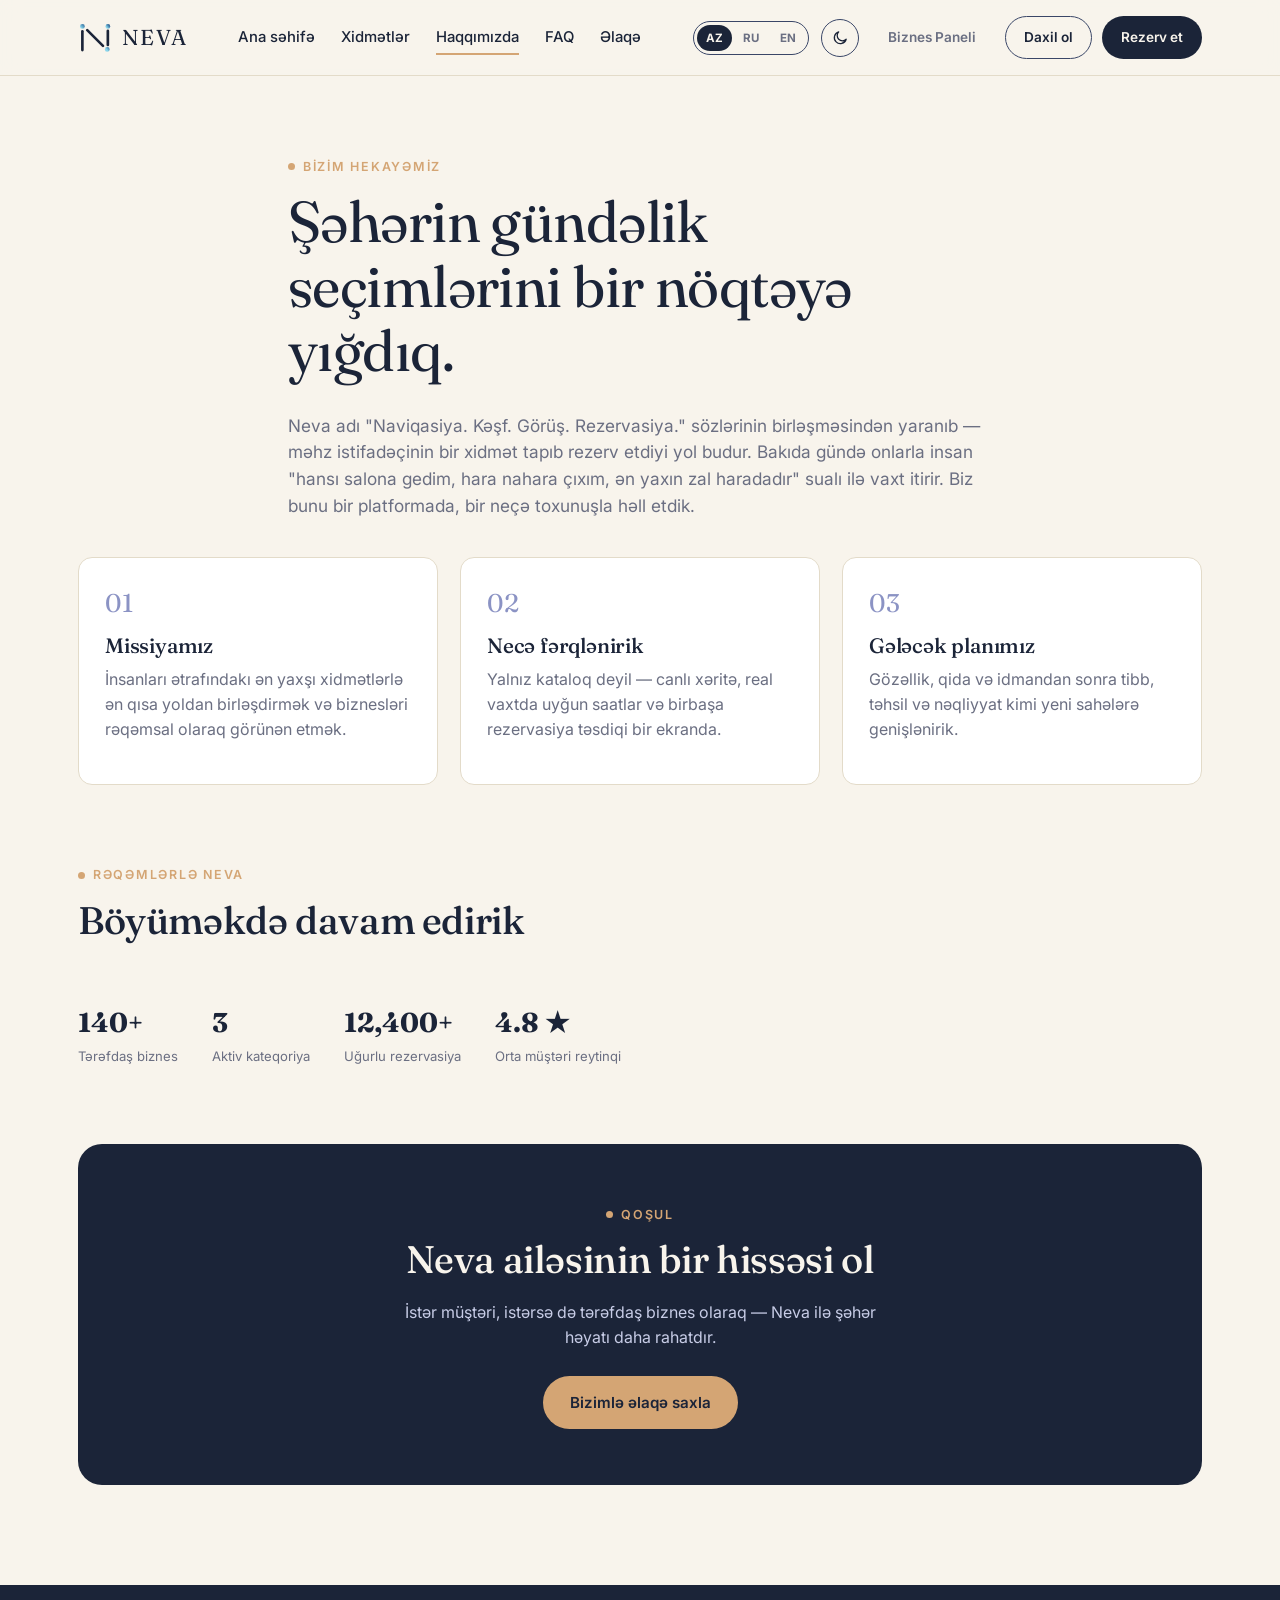
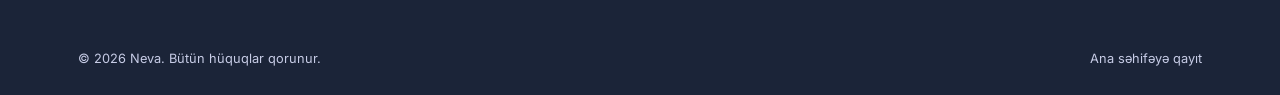
==== about.html @ 96205be0 "first commit" ====
<!DOCTYPE html>
<html lang="az">
<head>
<meta charset="UTF-8">
<meta name="viewport" content="width=device-width, initial-scale=1.0">
<title>Haqqımızda — Neva</title>
<link rel="icon" type="image/svg+xml" href="assets/favicon.svg">
<script>(function(){try{var t=localStorage.getItem('neva_theme');if(!t){t=window.matchMedia&&window.matchMedia('(prefers-color-scheme: dark)').matches?'dark':'light';}document.documentElement.setAttribute('data-theme',t);}catch(e){}})();</script>
<link rel="stylesheet" href="css/style.css">
</head>
<body>

<header class="site-header">
  <div class="nav">
    <a href="index.html" class="logo">
      <span class="logo-icon" data-neva-logo="34"></span>
      <span class="logo-word">NEVA</span>
    </a>
    <nav class="nav-links">
      <a href="index.html" data-i18n="nav.home">Ana səhifə</a>
      <a href="services.html" data-i18n="nav.services">Xidmətlər</a>
      <a href="about.html" data-i18n="nav.about">Haqqımızda</a>
      <a href="faq.html" data-i18n="nav.faq">FAQ</a>
      <a href="contact.html" data-i18n="nav.contact">Əlaqə</a>
      <div class="nav-extra">
        <a href="admin-login.html" data-i18n="nav.bizpanel">Biznes Paneli</a>
        <a href="customer-login.html" class="js-login-link" data-i18n="nav.login">Daxil ol</a>
        <div class="lang-switch lang-switch-mobile"></div>
      </div>
    </nav>
    <div class="nav-cta">
      <div class="lang-switch"></div>
      <button class="theme-toggle" type="button" aria-label="Tema deyisdir" title="Tema deyisdir"></button>
      <a href="admin-login.html" class="btn btn-ghost btn-sm" style="border-color:transparent;color:var(--ink-muted)" data-i18n="nav.bizpanel">Biznes Paneli</a>
      <a href="customer-login.html" id="nav-login-link" class="btn btn-ghost btn-sm" data-i18n="nav.login">Daxil ol</a>
      <a href="services.html" class="btn btn-primary btn-sm" data-i18n="nav.book">Rezerv et</a>
    </div>
    <button class="burger" aria-label="Menyu"><span></span><span></span><span></span></button>
  </div>
</header>

<section class="section" style="padding-bottom:20px">
  <div class="container" style="max-width:760px">
    <div class="eyebrow" data-i18n="about.eyebrow">Bizim hekayəmiz</div>
    <h1 data-i18n="about.title">Şəhərin gündəlik seçimlərini bir nöqtəyə yığdıq.</h1>
    <p style="font-size:1.08rem">Neva adı "Naviqasiya. Kəşf. Görüş. Rezervasiya." sözlərinin birləşməsindən yaranıb — məhz istifadəçinin bir xidmət tapıb rezerv etdiyi yol budur. Bakıda gündə onlarla insan "hansı salona gedim, hara nahara çıxım, ən yaxın zal haradadır" sualı ilə vaxt itirir. Biz bunu bir platformada, bir neçə toxunuşla həll etdik.</p>
  </div>
</section>

<section class="container">
  <div class="value-grid">
    <div class="value-card fade-up">
      <div class="num">01</div>
      <h3>Missiyamız</h3>
      <p>İnsanları ətrafındakı ən yaxşı xidmətlərlə ən qısa yoldan birləşdirmək və biznesləri rəqəmsal olaraq görünən etmək.</p>
    </div>
    <div class="value-card fade-up">
      <div class="num">02</div>
      <h3>Necə fərqlənirik</h3>
      <p>Yalnız kataloq deyil — canlı xəritə, real vaxtda uyğun saatlar və birbaşa rezervasiya təsdiqi bir ekranda.</p>
    </div>
    <div class="value-card fade-up">
      <div class="num">03</div>
      <h3>Gələcək planımız</h3>
      <p>Gözəllik, qida və idmandan sonra tibb, təhsil və nəqliyyat kimi yeni sahələrə genişlənirik.</p>
    </div>
  </div>
</section>

<section class="section">
  <div class="container">
    <div class="section-head">
      <div>
        <div class="eyebrow" data-i18n="about.statsEyebrow">Rəqəmlərlə Neva</div>
        <h2 class="mt-0" data-i18n="about.statsTitle">Böyüməkdə davam edirik</h2>
      </div>
    </div>
    <div class="trust-row" style="margin-top:0">
      <div class="stat"><b>140+</b><span data-i18n="about.stat1">Tərəfdaş biznes</span></div>
      <div class="stat"><b>3</b><span data-i18n="about.stat2">Aktiv kateqoriya</span></div>
      <div class="stat"><b>12,400+</b><span data-i18n="about.stat3">Uğurlu rezervasiya</span></div>
      <div class="stat"><b>4.8 ★</b><span data-i18n="about.stat4">Orta müştəri reytinqi</span></div>
    </div>
  </div>
</section>

<!-- <section class="section" style="padding-top:0">
  <div class="container">
    <div class="section-head">
      <div>
        <div class="eyebrow" data-i18n="about.teamEyebrow">Komanda</div>
        <h2 class="mt-0" data-i18n="about.teamTitle">Neva-nı quranlar</h2>
      </div>
    </div>
    <div class="team-grid">
      <div class="team-card fade-up">
        <img src="https://images.unsplash.com/photo-1580489944761-15a19d654956?q=80&w=400" alt="Həmkarlarımız">
        <h4>Elvin Quliyev</h4>
        <span>Həmtəsisçi & CEO</span>
      </div>
      <div class="team-card fade-up">
        <img src="https://images.unsplash.com/photo-1580489944761-15a19d654956?q=80&w=401" alt="Həmkarlarımız">
        <h4>Nigar Əliyeva</h4>
        <span>Məhsul rəhbəri</span>
      </div>
      <div class="team-card fade-up">
        <img src="https://images.unsplash.com/photo-1607746882042-944635dfe10e?q=80&w=400" alt="Həmkarlarımız">
        <h4>Tural Məmmədov</h4>
        <span>Tərəfdaşlıqlar</span>
      </div>
      <div class="team-card fade-up">
        <img src="https://images.unsplash.com/photo-1573497019940-1c28c88b4f3e?q=80&w=400" alt="Həmkarlarımız">
        <h4>Səbinə Hüseynova</h4>
        <span>Müştəri təcrübəsi</span>
      </div>
    </div>
  </div>
</section> -->

<section class="container">
  <div class="cta-band fade-up">
    <div class="eyebrow" style="justify-content:center" data-i18n="about.joinEyebrow">Qoşul</div>
    <h2 data-i18n="about.joinTitle">Neva ailəsinin bir hissəsi ol</h2>
    <p>İstər müştəri, istərsə də tərəfdaş biznes olaraq — Neva ilə şəhər həyatı daha rahatdır.</p>
    <a href="contact.html" class="btn btn-gold" data-i18n="about.joinButton">Bizimlə əlaqə saxla</a>
  </div>
</section>

<footer class="site-footer">
  <div class="container">
    <div class="footer-bottom" style="border-top:none;padding-top:0">
      <span data-i18n="footer.rights">© 2026 Neva.</span>
      <span><a href="index.html" data-i18n="detail.backhome">Ana səhifəyə qayıt</a></span>
    </div>
  </div>
</footer>

<script src="js/data.js"></script>
<script src="js/store.js"></script>
<script src="js/i18n.js"></script>
<script src="js/logo.js"></script>
<script src="js/main.js"></script>
</body>
</html>
---- css/style.css ----
/* ============================================================
   NEVA — design tokens
   Navy #1B2438 / Navy-light #26314B / Lavender #8B93C4
   Gold #D4A574 / Cream #F8F4EC / Cream-dark #EFE7D8
   Display: Fraunces  ·  Body/UI: Inter
   Signature: the "constellation" dot-and-line motif from the
   logo — reused as dividers, list markers and map pins.
   ============================================================ */

@import url('https://fonts.googleapis.com/css2?family=Fraunces:ital,opsz,wght@0,9..144,300;0,9..144,400;0,9..144,500;0,9..144,600;1,9..144,400&family=Inter:wght@400;500;600;700&display=swap');

:root{
  --navy:#1B2438;
  --navy-light:#26314B;
  --navy-soft:#3A4667;
  --lavender:#8B93C4;
  --lavender-soft:#C7CCE6;
  --gold:#D4A574;
  --gold-soft:#E9CFA9;
  --cream:#F8F4EC;
  --cream-dark:#EFE6D5;
  --ink:#1B2438;
  --ink-muted:#6B6F82;
  --line:#E3DBC9;
  --radius:14px;
  --shadow:0 12px 32px -12px rgba(27,36,56,.18);
  --maxw:1180px;
  --card-bg:#fff;
  --header-bg:rgba(248,244,236,.88);
}

/* ============================================================
   DARK MODE — reuses the exact same brand palette above, just
   remapped: the page surfaces darken (cream → deep navy tones)
   while text lightens (ink → the same cream). Accent colors
   (navy bands, gold, lavender) are untouched on purpose so the
   brand reads identically in both modes.
   ============================================================ */
[data-theme="dark"]{
  --cream:#212B45;
  --cream-dark:#2B3654;
  --card-bg:#26314B;
  --ink:#F3F1E9;
  --ink-muted:#C7CCE6;
  --line:#3A4667;
  --header-bg:rgba(27,36,56,.86);
  --shadow:0 12px 32px -12px rgba(0,0,0,.45);
}

*{box-sizing:border-box;}
html{scroll-behavior:smooth;}
body{
  margin:0;
  background:var(--cream);
  color:var(--ink);
  font-family:'Inter',sans-serif;
  line-height:1.55;
  -webkit-font-smoothing:antialiased;
  transition:background-color .25s ease,color .25s ease;
}
img{max-width:100%;display:block;}
a{color:inherit;text-decoration:none;}
ul{list-style:none;margin:0;padding:0;}
h1,h2,h3,h4{
  font-family:'Fraunces',serif;
  font-weight:500;
  line-height:1.12;
  margin:0 0 .5em;
  letter-spacing:-.01em;
  color:var(--ink);
}
h1{font-size:clamp(2.2rem,4.5vw,3.6rem);font-weight:400;}
h2{font-size:clamp(1.7rem,3vw,2.5rem);}
h3{font-size:1.3rem;}
p{margin:0 0 1em;color:var(--ink-muted);}
.container{max-width:var(--maxw);margin:0 auto;padding:0 28px;}
.eyebrow{
  display:inline-flex;align-items:center;gap:8px;
  font-size:.78rem;letter-spacing:.14em;text-transform:uppercase;
  color:var(--gold);font-weight:600;margin-bottom:14px;
}
.eyebrow::before{content:"";width:7px;height:7px;border-radius:50%;background:var(--gold);}

/* ---------- buttons ---------- */
.btn{
  display:inline-flex;align-items:center;justify-content:center;gap:8px;
  padding:14px 26px;border-radius:999px;font-weight:600;font-size:.95rem;
  border:1px solid transparent;cursor:pointer;transition:.25s ease;white-space:nowrap;
}
.btn-primary{background:var(--navy);color:var(--cream);}
.btn-primary:hover{background:var(--navy-light);transform:translateY(-2px);}
.btn-gold{background:var(--gold);color:var(--navy);}
.btn-gold:hover{background:var(--gold-soft);transform:translateY(-2px);}
.btn-ghost{background:transparent;border-color:var(--navy-soft);color:var(--ink);}
.btn-ghost:hover{background:var(--navy);color:var(--cream);}
.btn-sm{padding:10px 18px;font-size:.85rem;}
.btn-block{width:100%;}
.btn:disabled{opacity:.5;cursor:not-allowed;transform:none;}

/* ---------- header ---------- */
.site-header{
  position:sticky;top:0;z-index:100;
  background:var(--header-bg);backdrop-filter:blur(10px);
  border-bottom:1px solid var(--line);
  transition:background-color .25s ease,border-color .25s ease;
}
.nav{display:flex;align-items:center;justify-content:space-between;padding:16px 28px;max-width:var(--maxw);margin:0 auto;}
.logo{display:flex;align-items:center;gap:10px;color:var(--ink);}
.logo-icon{display:flex;color:var(--ink);}
.logo svg{width:34px;height:34px;}
.logo-word{font-family:'Fraunces',serif;font-size:1.35rem;letter-spacing:.06em;color:var(--ink);}
.nav-links{display:flex;gap:26px;align-items:center;}
.nav-links a{
  font-size:.93rem;font-weight:500;color:var(--ink);position:relative;padding:4px 0;
}
.nav-links a::after{
  content:"";position:absolute;left:0;bottom:-2px;width:0;height:2px;background:var(--gold);
  transition:width .25s ease;
}
.nav-links a:hover::after,.nav-links a.active::after{width:100%;}
.nav-cta{display:flex;gap:10px;align-items:center;}
.theme-toggle{
  display:flex;align-items:center;justify-content:center;width:38px;height:38px;flex:0 0 auto;
  border-radius:50%;border:1px solid var(--navy-soft);background:transparent;color:var(--ink);
  cursor:pointer;transition:.2s ease;
}
.theme-toggle:hover{background:var(--navy);color:var(--cream);border-color:var(--navy);}
.burger{display:none;background:none;border:none;cursor:pointer;flex:0 0 auto;}
.burger span{display:block;width:24px;height:2px;background:var(--ink);margin:5px 0;}
.nav-extra{display:none;}

/* ---------- language switcher (AZ / RU / EN) ---------- */
.lang-switch{
  display:flex;align-items:center;gap:2px;border:1px solid var(--navy-soft);border-radius:999px;
  padding:3px;flex:0 0 auto;
}
.lang-switch button{
  border:none;background:none;cursor:pointer;color:var(--ink-muted);font-family:'Inter',sans-serif;
  font-size:.72rem;font-weight:700;letter-spacing:.02em;padding:6px 9px;border-radius:999px;transition:.2s ease;
}
.lang-switch button:hover{color:var(--ink);}
.lang-switch button.active{background:var(--navy);color:var(--cream);}
.lang-switch.lang-switch-mobile{display:flex;gap:8px;margin-top:6px;border:none;padding:0;}
.lang-switch-mobile button{
  border:1px solid var(--navy-soft);background:none;cursor:pointer;color:var(--ink-muted);
  font-family:'Inter',sans-serif;font-size:.78rem;font-weight:700;padding:8px 14px;border-radius:999px;
}
.lang-switch-mobile button.active{background:var(--navy);color:var(--cream);border-color:var(--navy);}

/* nav collapses to the burger menu earlier than the old 880px cut-off —
   at typical tablet / small-laptop widths (900–1180px) the full nav
   (5 links + business panel + login + book + theme + language) was
   tight enough to wrap awkwardly; 1060px gives it room to breathe. */
@media(max-width:1060px){
  .nav-links{
    position:fixed;inset:72px 0 0 0;background:var(--cream);flex-direction:column;
    align-items:flex-start;padding:32px;gap:22px;transform:translateY(-110%);transition:transform .3s ease;
    z-index:90;overflow-y:auto;
  }
  .nav-links.open{transform:translateY(0);}
  .burger{display:block;}
  .nav-cta .btn-ghost{display:none;}
  .nav-cta .lang-switch{display:none;}
  .nav-extra{
    display:flex;flex-direction:column;gap:16px;margin-top:8px;padding-top:22px;
    border-top:1px solid var(--line);width:100%;
  }
  .nav-extra a,.nav-extra .nav-extra-btn{font-size:.93rem;font-weight:600;color:var(--gold);}
}
@media(min-width:1061px){
  .nav-cta .lang-switch{margin-right:2px;}
}

/* ---------- constellation divider (signature element) ---------- */
.constellation{display:flex;align-items:center;gap:10px;margin:0 0 20px;}
.constellation .dot{width:8px;height:8px;border-radius:50%;background:var(--lavender);}
.constellation .dot.gold{background:var(--gold);}
.constellation .stroke{flex:0 0 46px;height:1px;background:linear-gradient(90deg,var(--lavender),var(--gold));}

/* ---------- hero ---------- */
.hero{position:relative;padding:88px 0 60px;overflow:hidden;}
.hero-grid{display:grid;grid-template-columns:1.05fr .95fr;gap:56px;align-items:center;}
.hero h1{margin-bottom:22px;}
.hero h1 em{font-style:italic;color:var(--lavender);}
.hero p.lead{font-size:1.12rem;max-width:480px;}
.hero-actions{display:flex;gap:14px;margin-top:30px;flex-wrap:wrap;}
.hero-art{position:relative;aspect-ratio:1/1;max-width:480px;justify-self:end;}
.trust-row{display:flex;gap:34px;margin-top:46px;flex-wrap:wrap;}
.trust-row .stat b{display:block;font-family:'Fraunces',serif;font-size:1.7rem;color:var(--ink);}
.trust-row .stat span{font-size:.82rem;color:var(--ink-muted);}

@media(max-width:900px){
  .hero-grid{grid-template-columns:1fr;}
  .hero-art{justify-self:center;order:-1;max-width:320px;}
}

/* ---------- search bar (home + services) ---------- */
.search-panel{
  background:var(--navy);border-radius:20px;padding:26px;display:grid;
  grid-template-columns:1.4fr 1fr 1fr auto;gap:14px;box-shadow:var(--shadow);
  margin-top:34px;position:relative;z-index:5;
}
.search-field{display:flex;flex-direction:column;gap:6px;}
.search-field label{font-size:.72rem;letter-spacing:.08em;text-transform:uppercase;color:var(--lavender-soft);}
.search-field select,.search-field input{
  background:var(--navy-light);border:1px solid var(--navy-soft);border-radius:10px;
  color:var(--cream);padding:11px 12px;font-family:'Inter',sans-serif;font-size:.92rem;
}
.search-field select:focus,.search-field input:focus{outline:2px solid var(--gold);}
.search-panel .btn{align-self:end;}
@media(max-width:820px){.search-panel{grid-template-columns:1fr 1fr;margin-top:26px;} .search-panel .btn{grid-column:1/-1;}}
@media(max-width:480px){.search-panel{grid-template-columns:1fr;}}

/* ---------- category cards ---------- */
.section{padding:76px 0;}
.section-head{display:flex;justify-content:space-between;align-items:flex-end;gap:20px;margin-bottom:40px;flex-wrap:wrap;}
.section-head p{max-width:460px;margin:0;}
.cat-grid{display:grid;grid-template-columns:repeat(3,1fr);gap:20px;}
.cat-card{
  background:var(--card-bg);border:1px solid var(--line);border-radius:var(--radius);padding:26px 22px;
  transition:.25s ease,background-color .25s ease;position:relative;overflow:hidden;
}
.cat-card:hover{transform:translateY(-6px);box-shadow:var(--shadow);border-color:transparent;}
.cat-card .icon{
  width:48px;height:48px;border-radius:12px;background:var(--cream-dark);
  display:flex;align-items:center;justify-content:center;margin-bottom:18px;color:var(--ink);
}
.cat-card h3{margin-bottom:6px;font-size:1.12rem;}
.cat-card .count{font-size:.82rem;color:var(--gold);font-weight:600;}
@media(max-width:900px){.cat-grid{grid-template-columns:repeat(2,1fr);}}
@media(max-width:520px){.cat-grid{grid-template-columns:1fr;}}

/* ---------- steps (Navigate / Explore / Vision / Appointment) ---------- */
.steps{display:flex;justify-content:space-between;position:relative;gap:16px;}
.steps::before{
  content:"";position:absolute;top:22px;left:5%;right:5%;height:1px;
  background:repeating-linear-gradient(90deg,var(--lavender) 0 6px,transparent 6px 12px);
}
.step{flex:1;text-align:center;position:relative;z-index:1;}
.step .node{
  width:44px;height:44px;border-radius:50%;background:var(--card-bg);border:2px solid var(--lavender);
  display:flex;align-items:center;justify-content:center;margin:0 auto 16px;color:var(--ink);
  font-family:'Fraunces',serif;font-size:1.05rem;
}
.step:nth-child(2) .node,.step:nth-child(4) .node{border-color:var(--gold);}
.step h4{font-family:'Fraunces',serif;font-size:1.05rem;margin-bottom:6px;color:var(--ink);}
.step p{font-size:.88rem;max-width:190px;margin:0 auto;}
@media(max-width:800px){.steps{flex-direction:column;} .steps::before{display:none;}}

/* ---------- business card / list ---------- */
.biz-card{
  display:grid;grid-template-columns:170px 1fr auto;gap:20px;background:var(--card-bg);
  border:1px solid var(--line);border-radius:var(--radius);padding:16px;align-items:center;
  transition:.2s ease;cursor:pointer;
}
.biz-card:hover{box-shadow:var(--shadow);border-color:transparent;}
.biz-card .thumb{width:100%;height:120px;border-radius:10px;object-fit:cover;background:var(--cream-dark);}
.biz-card h3{font-size:1.08rem;margin-bottom:4px;}
.biz-meta{display:flex;gap:14px;flex-wrap:wrap;font-size:.82rem;color:var(--ink-muted);margin-bottom:8px;}
.biz-meta span{display:flex;align-items:center;gap:5px;}
.tag-row{display:flex;gap:8px;flex-wrap:wrap;}
.tag{background:var(--cream-dark);color:var(--ink);font-size:.74rem;padding:4px 10px;border-radius:999px;font-weight:500;}
.rating{color:var(--gold);font-weight:700;}
@media(max-width:700px){.biz-card{grid-template-columns:1fr;} .biz-card .thumb{height:150px;}}

/* ---------- services layout with map ---------- */
.services-layout{display:grid;grid-template-columns:1fr 420px;gap:26px;align-items:start;}
.filters-bar{display:flex;gap:10px;flex-wrap:wrap;margin-bottom:22px;}
.filter-chip{
  padding:9px 16px;border-radius:999px;border:1px solid var(--line);background:var(--card-bg);
  font-size:.85rem;font-weight:500;cursor:pointer;transition:.2s;
}
.filter-chip.active,.filter-chip:hover{background:var(--navy);color:var(--cream);border-color:var(--navy);}
#map{height:640px;border-radius:var(--radius);border:1px solid var(--line);position:sticky;top:96px;overflow:hidden;box-shadow:var(--shadow);}
.biz-list{display:flex;flex-direction:column;gap:14px;}
@media(max-width:980px){
  .services-layout{grid-template-columns:1fr;}
  #map{height:340px;position:relative;top:0;order:-1;}
}

/* ---------- business detail ---------- */
.detail-hero{display:grid;grid-template-columns:1.5fr 1fr;gap:0;border-radius:20px;overflow:hidden;box-shadow:var(--shadow);}
.detail-hero img{height:100%;object-fit:cover;min-height:280px;}
.detail-hero .info{background:var(--navy);color:var(--cream);padding:34px;display:flex;flex-direction:column;justify-content:center;}
.detail-hero .info p{color:var(--lavender-soft);}
.detail-body{display:grid;grid-template-columns:1fr 340px;gap:40px;margin-top:48px;align-items:start;}
.svc-list-item{
  display:flex;justify-content:space-between;align-items:center;padding:18px 0;
  border-bottom:1px solid var(--line);gap:14px;
}
.svc-list-item:last-child{border-bottom:none;}
.svc-list-item .name{font-weight:600;color:var(--ink);}
.svc-list-item .dur{font-size:.82rem;color:var(--ink-muted);}
.svc-list-item .price{font-family:'Fraunces',serif;font-size:1.15rem;color:var(--ink);white-space:nowrap;}

.book-card{
  background:var(--card-bg);border:1px solid var(--line);border-radius:var(--radius);padding:24px;
  position:sticky;top:96px;box-shadow:var(--shadow);
}
.book-card h4{margin-bottom:16px;}
.book-card .field{margin-bottom:14px;}
.book-card label{display:block;font-size:.8rem;font-weight:600;color:var(--ink);margin-bottom:6px;}
.book-card select,.book-card input{
  width:100%;padding:11px 12px;border:1px solid var(--line);border-radius:10px;font-family:'Inter';font-size:.92rem;background:var(--cream);
}
.slots{display:grid;grid-template-columns:repeat(3,1fr);gap:8px;margin-top:6px;}
.slot{padding:9px 0;text-align:center;border:1px solid var(--line);border-radius:8px;font-size:.85rem;cursor:pointer;background:var(--card-bg);}
.slot.active{background:var(--navy);color:var(--cream);border-color:var(--navy);}
.slot.taken{opacity:.35;text-decoration:line-through;cursor:not-allowed;}
.book-summary{margin-top:16px;padding-top:16px;border-top:1px dashed var(--line);font-size:.9rem;}
.book-summary div{display:flex;justify-content:space-between;margin-bottom:6px;color:var(--ink-muted);}
.book-summary .total{color:var(--ink);font-weight:700;font-size:1.05rem;}

/* ---------- reviews ---------- */
.review{padding:18px 0;border-bottom:1px solid var(--line);}
.review-head{display:flex;justify-content:space-between;font-size:.85rem;color:var(--ink-muted);margin-bottom:6px;}
.review-head b{color:var(--ink);}

/* ---------- FAQ accordion ---------- */
.faq-item{border-bottom:1px solid var(--line);}
.faq-q{
  display:flex;justify-content:space-between;align-items:center;padding:22px 0;cursor:pointer;
  font-family:'Fraunces',serif;font-size:1.08rem;color:var(--ink);
}
.faq-q .plus{width:22px;height:22px;flex:0 0 auto;position:relative;}
.faq-q .plus::before,.faq-q .plus::after{content:"";position:absolute;background:var(--ink);}
.faq-q .plus::before{width:14px;height:2px;top:10px;left:4px;}
.faq-q .plus::after{width:2px;height:14px;top:4px;left:10px;transition:.25s;}
.faq-item.open .plus::after{transform:rotate(90deg);opacity:0;}
.faq-a{max-height:0;overflow:hidden;transition:max-height .3s ease;}
.faq-a p{padding-bottom:20px;margin:0;max-width:640px;}
.faq-cats{display:flex;gap:10px;flex-wrap:wrap;margin-bottom:30px;}

/* ---------- about ---------- */
.value-grid{display:grid;grid-template-columns:repeat(3,1fr);gap:22px;}
.value-card{background:var(--card-bg);border:1px solid var(--line);border-radius:var(--radius);padding:26px;}
.value-card .num{font-family:'Fraunces',serif;color:var(--lavender);font-size:1.6rem;margin-bottom:10px;}
.team-grid{display:grid;grid-template-columns:repeat(4,1fr);gap:20px;}
.team-card img{border-radius:var(--radius);aspect-ratio:1/1.05;object-fit:cover;margin-bottom:12px;}
.team-card h4{margin-bottom:2px;font-size:1rem;}
.team-card span{font-size:.82rem;color:var(--gold);font-weight:600;}
@media(max-width:900px){.value-grid{grid-template-columns:1fr;}.team-grid{grid-template-columns:repeat(2,1fr);}}

/* ---------- contact ---------- */
.contact-grid{display:grid;grid-template-columns:1fr 1fr;gap:50px;}
.contact-form .field{margin-bottom:18px;}
.contact-form label{display:block;font-size:.85rem;font-weight:600;margin-bottom:6px;color:var(--ink);}
.contact-form input,.contact-form textarea,.contact-form select{
  width:100%;padding:13px 14px;border:1px solid var(--line);border-radius:10px;font-family:'Inter';background:var(--card-bg);
}
.contact-info-card{background:var(--navy);color:var(--cream);border-radius:20px;padding:34px;}
.contact-info-card .row{display:flex;gap:14px;margin-bottom:22px;align-items:flex-start;}
.contact-info-card .row .ic{width:38px;height:38px;border-radius:10px;background:var(--navy-light);display:flex;align-items:center;justify-content:center;flex:0 0 auto;}
.contact-info-card h4{color:var(--cream);margin-bottom:2px;}
.contact-info-card p{color:var(--lavender-soft);margin:0;}
@media(max-width:880px){.contact-grid{grid-template-columns:1fr;}}

/* ---------- CTA band ---------- */
.cta-band{background:var(--navy);border-radius:24px;padding:56px;text-align:center;position:relative;overflow:hidden;}
.cta-band h2{color:var(--cream);}
.cta-band p{color:var(--lavender-soft);max-width:480px;margin:0 auto 26px;}

/* ---------- footer ---------- */
.site-footer{background:var(--navy);color:var(--lavender-soft);margin-top:100px;padding:64px 0 26px;}
.footer-grid{display:grid;grid-template-columns:1.4fr 1fr 1fr 1fr;gap:36px;margin-bottom:46px;}
.footer-grid h5{color:var(--cream);font-size:.85rem;letter-spacing:.08em;text-transform:uppercase;margin-bottom:16px;}
.footer-grid ul li{margin-bottom:10px;}
.footer-grid ul a:hover{color:var(--gold);}
.footer-logo{display:flex;gap:10px;align-items:center;margin-bottom:14px;color:var(--cream);}
.footer-logo .logo-word{color:var(--cream);}
.footer-bottom{border-top:1px solid var(--navy-soft);padding-top:22px;display:flex;justify-content:space-between;font-size:.8rem;flex-wrap:wrap;gap:10px;}
@media(max-width:800px){.footer-grid{grid-template-columns:1fr 1fr;}}

/* ---------- toast / modal ---------- */
.toast{
  position:fixed;bottom:26px;left:50%;transform:translateX(-50%) translateY(140%);
  background:var(--navy);color:var(--cream);padding:16px 26px;border-radius:12px;
  box-shadow:var(--shadow);z-index:999;transition:transform .35s ease;font-size:.92rem;
  display:flex;align-items:center;gap:10px;
}
.toast.show{transform:translateX(-50%) translateY(0);}
.toast .dot{width:8px;height:8px;border-radius:50%;background:var(--gold);}

.badge-soon{font-size:.7rem;background:var(--gold-soft);color:var(--navy);padding:2px 8px;border-radius:999px;font-weight:700;margin-left:6px;}

/* ---------- admin panel ---------- */
.admin-shell{display:grid;grid-template-columns:240px 1fr;min-height:100vh;}
.admin-side{background:var(--navy);color:var(--cream);padding:26px 18px;display:flex;flex-direction:column;position:sticky;top:0;height:100vh;}
.admin-side .logo{margin-bottom:12px;padding:0 8px;color:var(--cream);}
.admin-side .logo-word{color:var(--cream);}
.admin-side .lang-switch{border-color:rgba(255,255,255,.25);}
.admin-side .lang-switch button{color:var(--lavender-soft);}
.admin-side .lang-switch button.active{background:var(--gold);color:var(--navy);}
.admin-nav{display:flex;flex-direction:column;gap:4px;flex:1;}
.admin-nav button{
  display:flex;align-items:center;gap:12px;background:none;border:none;color:var(--lavender-soft);
  padding:12px 12px;border-radius:10px;font-size:.92rem;font-weight:500;cursor:pointer;text-align:left;width:100%;
  font-family:'Inter';transition:.2s;
}
.admin-nav button:hover{background:var(--navy-light);color:var(--cream);}
.admin-nav button.active{background:var(--gold);color:var(--navy);font-weight:700;}
.admin-biz-tag{font-size:.78rem;color:var(--lavender-soft);padding:0 8px 20px;border-bottom:1px solid var(--navy-soft);margin-bottom:16px;}
.admin-biz-tag b{display:block;color:var(--cream);font-size:.95rem;margin-bottom:2px;}
.admin-logout{margin-top:auto;padding:12px;font-size:.85rem;color:var(--lavender-soft);cursor:pointer;border-top:1px solid var(--navy-soft);padding-top:18px;}
.admin-logout:hover{color:var(--gold);}
.admin-main{padding:36px 40px;overflow-x:hidden;}
.admin-topbar{display:flex;justify-content:space-between;align-items:center;margin-bottom:30px;flex-wrap:wrap;gap:14px;}
.admin-panel{display:none;}
.admin-panel.active{display:block;}
.kpi-grid{display:grid;grid-template-columns:repeat(4,1fr);gap:18px;margin-bottom:36px;}
.kpi-card{background:var(--card-bg);border:1px solid var(--line);border-radius:var(--radius);padding:22px;}
.kpi-card .kpi-label{font-size:.78rem;text-transform:uppercase;letter-spacing:.06em;color:var(--ink-muted);margin-bottom:10px;}
.kpi-card .kpi-value{font-family:'Fraunces',serif;font-size:2rem;color:var(--ink);}
.admin-card{background:var(--card-bg);border:1px solid var(--line);border-radius:var(--radius);padding:26px;margin-bottom:24px;}
.admin-table{width:100%;border-collapse:collapse;}
.admin-table th{text-align:left;font-size:.76rem;text-transform:uppercase;letter-spacing:.06em;color:var(--ink-muted);padding:10px 12px;border-bottom:1px solid var(--line);}
.admin-table td{padding:14px 12px;border-bottom:1px solid var(--line);font-size:.92rem;vertical-align:middle;}
.admin-table tr:last-child td{border-bottom:none;}
.status-pill{font-size:.76rem;font-weight:700;padding:5px 12px;border-radius:999px;display:inline-block;}
.status-pending{background:#FBEBD0;color:#9C6B12;}
.status-confirmed{background:#DDEEDF;color:#26744A;}
.status-cancelled{background:#F5DADA;color:#A03A3A;}
.status-select{border:1px solid var(--line);border-radius:8px;padding:6px 8px;font-family:'Inter';font-size:.82rem;background:var(--cream);}
.svc-edit-row{display:grid;grid-template-columns:1fr 130px 110px auto;gap:12px;align-items:center;padding:12px 0;border-bottom:1px solid var(--line);}
.svc-edit-row.with-staff{grid-template-columns:1fr 1fr 100px 90px auto;}
.svc-edit-row:last-of-type{border-bottom:none;}
.svc-edit-row input{width:100%;padding:9px 10px;border:1px solid var(--line);border-radius:8px;font-family:'Inter';font-size:.88rem;background:var(--cream);}
.icon-btn{background:none;border:none;cursor:pointer;color:#A03A3A;font-size:1.2rem;line-height:1;padding:4px;}
.add-svc-form{display:grid;grid-template-columns:1fr 130px 110px auto;gap:12px;margin-top:16px;padding-top:16px;border-top:1px dashed var(--line);}
.add-svc-form.with-staff{grid-template-columns:1fr 1fr 130px 110px auto;}
.empty-state{padding:50px 20px;text-align:center;color:var(--ink-muted);}

/* ---------- admin: menu (café / restaurant) ---------- */
.menu-cat-select{padding:9px 10px;border:1px solid var(--line);border-radius:8px;font-family:'Inter';font-size:.88rem;background:var(--cream);color:var(--ink);}
.menu-grid{display:grid;grid-template-columns:repeat(auto-fill,minmax(220px,1fr));gap:16px;margin-top:18px;}
.menu-item-card{border:1px solid var(--line);border-radius:12px;padding:16px;background:var(--cream);display:flex;flex-direction:column;gap:10px;}
.menu-item-card.unavailable{opacity:.55;}
.menu-item-card .mi-top{display:flex;justify-content:space-between;align-items:flex-start;gap:8px;}
.menu-item-card .mi-cat{font-size:.72rem;text-transform:uppercase;letter-spacing:.05em;color:var(--ink-muted);background:var(--cream-dark);padding:3px 9px;border-radius:999px;}
.menu-item-card input.mi-name{font-family:'Fraunces',serif;font-size:1.02rem;border:none;background:transparent;padding:0;width:100%;color:var(--ink);}
.menu-item-card textarea.mi-desc{border:1px solid var(--line);border-radius:8px;padding:8px 10px;font-family:'Inter';font-size:.82rem;background:var(--card-bg);resize:vertical;min-height:44px;width:100%;}
.menu-item-card .mi-bottom{display:flex;justify-content:space-between;align-items:center;gap:10px;}
.menu-item-card .mi-price{display:flex;align-items:center;gap:4px;}
.menu-item-card input.mi-price{width:64px;padding:7px 8px;border:1px solid var(--line);border-radius:8px;font-family:'Inter';font-size:.88rem;background:var(--card-bg);}
.mi-avail-label{display:flex;align-items:center;gap:6px;font-size:.78rem;color:var(--ink-muted);cursor:pointer;}
.add-menu-form{display:grid;grid-template-columns:1.4fr 1fr 90px 1.4fr auto;gap:12px;margin-top:22px;padding-top:18px;border-top:1px dashed var(--line);}
.add-menu-form input,.add-menu-form select{padding:9px 10px;border:1px solid var(--line);border-radius:8px;font-family:'Inter';font-size:.88rem;background:var(--cream);}

/* ---------- public business page: menu section ---------- */
.menu-cat-block{margin-top:26px;}
.menu-cat-block h4{font-family:'Fraunces',serif;font-size:1.1rem;margin-bottom:6px;color:var(--ink);}
.menu-pub-item{display:flex;justify-content:space-between;gap:16px;padding:12px 0;border-bottom:1px solid var(--line);}
.menu-pub-item:last-child{border-bottom:none;}
.menu-pub-item .name{font-weight:600;color:var(--ink);}
.menu-pub-item .desc{font-size:.82rem;color:var(--ink-muted);margin-top:2px;}
.menu-pub-item .price{font-family:'Fraunces',serif;font-size:1.05rem;color:var(--ink);white-space:nowrap;}
@media(max-width:900px){
  .admin-shell{grid-template-columns:1fr;}
  .admin-side{position:relative;height:auto;flex-direction:row;overflow-x:auto;align-items:center;}
  .admin-side .logo{margin-bottom:0;}
  .admin-biz-tag{display:none;}
  .admin-nav{flex-direction:row;}
  .admin-logout{margin-top:0;border-top:none;padding-top:0;}
  .kpi-grid{grid-template-columns:1fr 1fr;}
  .admin-main{padding:22px;}
  .svc-edit-row,.add-svc-form,.svc-edit-row.with-staff,.add-svc-form.with-staff{grid-template-columns:1fr;}
  .add-menu-form{grid-template-columns:1fr;}
}

/* ============================================================
   RESPONSIVE — general pass (mobile-first fixes for every page)
   ============================================================ */

/* business detail page: stack hero + booking sidebar on tablets/phones */
@media(max-width:960px){
  .detail-hero{grid-template-columns:1fr;}
  .detail-hero img{min-height:220px;}
  .detail-body{grid-template-columns:1fr;gap:32px;}
  .book-card{position:static;order:-1;}
}

/* smaller container padding + section spacing on phones */
@media(max-width:600px){
  .container{padding:0 18px;}
  .section{padding:52px 0;}
  .hero{padding:56px 0 40px;}
  .cta-band{padding:36px 22px;}
  .search-panel{padding:18px;border-radius:16px;}
  .detail-hero .info{padding:24px;}
  .login-card{padding:30px 24px;}
  .trust-row{gap:22px;}
  .hero-actions{gap:10px;}
  .hero-actions .btn{flex:1 1 auto;justify-content:center;}
}

/* nav: don't let CTA buttons wrap awkwardly on very narrow phones */
@media(max-width:400px){
  .nav-cta .btn{padding:10px 14px;font-size:.82rem;}
  .logo-word{font-size:1.15rem;}
}

/* svc list rows + reviews: keep price from crowding the name on phones */
@media(max-width:480px){
  .svc-list-item{flex-wrap:wrap;}
  .svc-list-item .price{margin-left:auto;}
  .biz-meta{gap:8px;}
  .slots{grid-template-columns:repeat(2,1fr);}
}

/* admin: KPI cards to a single column, table gets horizontal scroll instead of squeezing */
@media(max-width:560px){
  .kpi-grid{grid-template-columns:1fr;}
  .admin-card{padding:18px;}
  .admin-table{display:block;overflow-x:auto;white-space:nowrap;}
  .admin-topbar{flex-direction:column;align-items:flex-start;}
}

/* footer: single column on small phones */
@media(max-width:480px){
  .footer-grid{grid-template-columns:1fr;}
  .footer-bottom{flex-direction:column;align-items:flex-start;}
}

/* account page: profile card + reservations list */
.acc-grid{display:grid;grid-template-columns:320px 1fr;gap:26px;align-items:start;}
@media(max-width:760px){
  .acc-grid{grid-template-columns:1fr;}
}

/* mobile burger menu: extra login/business links look like real buttons, not plain text */
.nav-extra-btn{
  background:none;border:none;padding:0;text-align:left;font:inherit;cursor:pointer;
  font-size:.93rem;font-weight:600;color:var(--gold);
}

/* business login/register tabs (admin-login.html, customer-login.html) */
.login-wrap{min-height:100vh;min-height:100svh;display:flex;align-items:center;justify-content:center;padding:40px 20px;background:var(--navy);}
.login-card{width:100%;max-width:420px;background:var(--cream);border-radius:20px;padding:38px 34px;box-shadow:0 24px 60px -20px rgba(0,0,0,.5);}
.login-card .logo{justify-content:center;margin-bottom:22px;color:var(--ink);}
.tabs{display:flex;background:var(--cream-dark);border-radius:10px;padding:4px;margin-bottom:24px;}
.tabs button{
  flex:1;padding:10px;border:none;background:none;border-radius:8px;font-weight:600;font-size:.88rem;
  color:var(--ink-muted);cursor:pointer;transition:.2s ease;
}
.tabs button.active{background:var(--navy);color:var(--cream);}
.login-field{margin-bottom:14px;}
.login-field label{display:block;font-size:.82rem;font-weight:600;margin-bottom:6px;color:var(--ink);}
.login-field input,.login-field select{
  width:100%;padding:12px 13px;border:1px solid var(--line);border-radius:10px;
  font-family:'Inter',sans-serif;font-size:.92rem;background:var(--card-bg);color:var(--ink);
}
.login-error{background:#F6DEDE;color:#8A2E2E;font-size:.82rem;padding:10px 12px;border-radius:8px;margin-bottom:14px;display:none;}
[data-theme="dark"] .login-error{background:#4A2323;color:#F4B8B8;}
.demo-note{background:var(--cream-dark);color:var(--ink);font-size:.8rem;padding:12px 14px;border-radius:10px;margin-top:18px;line-height:1.5;}
.login-switch{text-align:center;font-size:.85rem;color:var(--ink-muted);margin-top:16px;}
.login-switch a{color:var(--gold);font-weight:600;}

/* about page value/team grids collapse fully on phones (900px query already
   goes to 2-col team grid; tighten further below 520px) */
@media(max-width:520px){
  .team-grid{grid-template-columns:1fr;}
}

/* hide sticky map's fixed height override on very short viewports so it
   never eats the whole screen on a phone in landscape-ish proportions */
@media(max-width:600px){
  #map{height:280px;}
}

/* utility */
.mt-0{margin-top:0;}
.text-center{text-align:center;}
.fade-up{opacity:0;transform:translateY(16px);transition:opacity .6s ease,transform .6s ease;}
.fade-up.in{opacity:1;transform:none;}
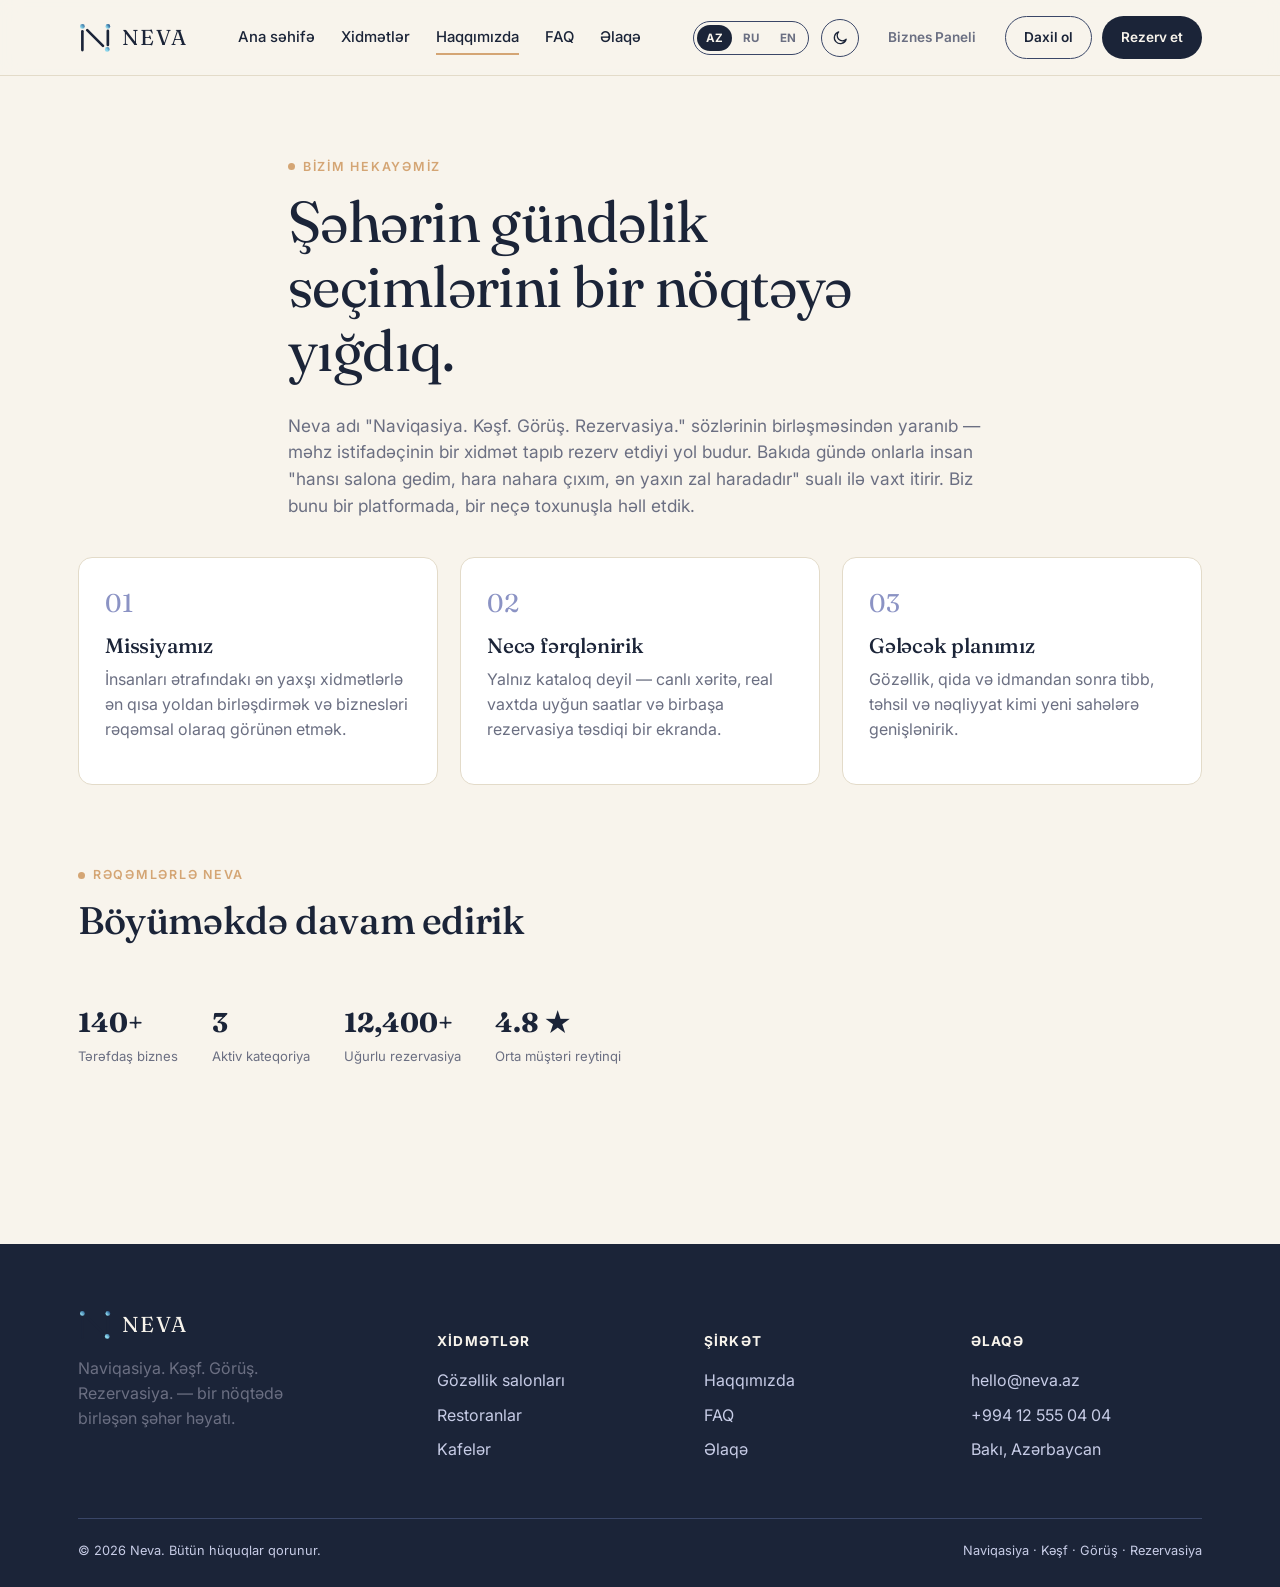
==== commit 239b80b0: "ttt" ====
--- a/about.html
+++ b/about.html
@@ -117,23 +117,59 @@
   </div>
 </section> -->
 
-<section class="container">
+<!-- <section class="container">
   <div class="cta-band fade-up">
     <div class="eyebrow" style="justify-content:center" data-i18n="about.joinEyebrow">Qoşul</div>
     <h2 data-i18n="about.joinTitle">Neva ailəsinin bir hissəsi ol</h2>
     <p>İstər müştəri, istərsə də tərəfdaş biznes olaraq — Neva ilə şəhər həyatı daha rahatdır.</p>
     <a href="contact.html" class="btn btn-gold" data-i18n="about.joinButton">Bizimlə əlaqə saxla</a>
   </div>
-</section>
+</section> -->
 
-<footer class="site-footer">
-  <div class="container">
-    <div class="footer-bottom" style="border-top:none;padding-top:0">
-      <span data-i18n="footer.rights">© 2026 Neva.</span>
-      <span><a href="index.html" data-i18n="detail.backhome">Ana səhifəyə qayıt</a></span>
+  <footer class="site-footer">
+    <div class="container">
+      <div class="footer-grid">
+        <div>
+          <div class="footer-logo">
+            <a href="index.html" class="logo">
+              <span class="logo-icon" data-neva-logo="34"></span>
+              <span class="logo-word">NEVA</span>
+            </a>
+          </div>
+          <p style="max-width:260px" data-i18n="footer.tagline">Naviqasiya. Kəşf. Görüş. Rezervasiya. — bir nöqtədə
+            birləşən şəhər həyatı.</p>
+        </div>
+        <div>
+          <h5 data-i18n="footer.services">Xidmətlər</h5>
+          <ul>
+            <li><a href="services.html?cat=salon" data-i18n="footer.beauty">Gözəllik salonları</a></li>
+            <li><a href="services.html?cat=restaurant" data-i18n="footer.restaurants">Restoranlar</a></li>
+            <li><a href="services.html?cat=cafe" data-i18n="footer.cafes">Kafelər</a></li>
+          </ul>
+        </div>
+        <div>
+          <h5 data-i18n="footer.company">Şirkət</h5>
+          <ul>
+            <li><a href="about.html" data-i18n="nav.about">Haqqımızda</a></li>
+            <li><a href="faq.html" data-i18n="nav.faq">FAQ</a></li>
+            <li><a href="contact.html" data-i18n="nav.contact">Əlaqə</a></li>
+          </ul>
+        </div>
+        <div>
+          <h5 data-i18n="footer.contact">Əlaqə</h5>
+          <ul>
+            <li>hello@neva.az</li>
+            <li>+994 12 555 04 04</li>
+            <li>Bakı, Azərbaycan</li>
+          </ul>
+        </div>
+      </div>
+      <div class="footer-bottom">
+        <span data-i18n="footer.rights">© 2026 Neva. Bütün hüquqlar qorunur.</span>
+        <span data-i18n="footer.short">Naviqasiya · Kəşf · Görüş · Rezervasiya</span>
+      </div>
     </div>
-  </div>
-</footer>
+  </footer>
 
 <script src="js/data.js"></script>
 <script src="js/store.js"></script>
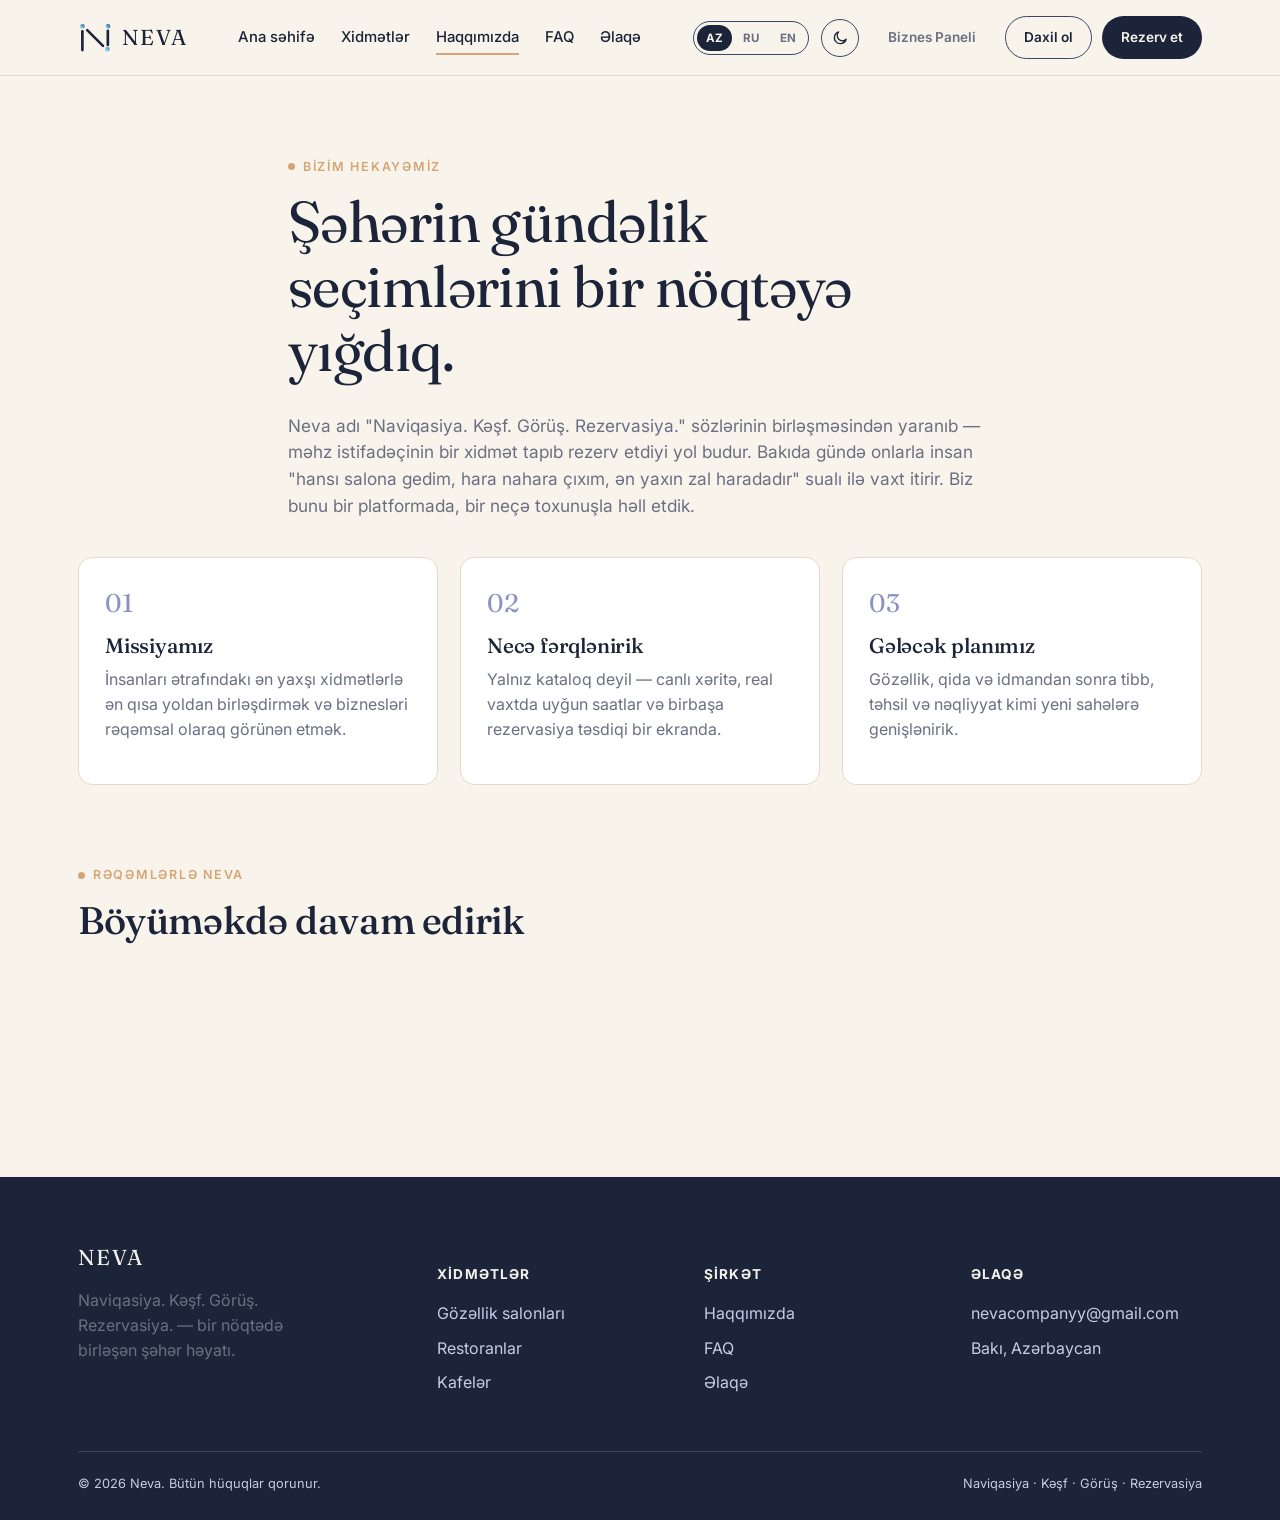
==== commit a7c5eb60: "about ve contact  hissəsi dəyişdirildi" ====
--- a/about.html
+++ b/about.html
@@ -1,90 +1,99 @@
 <!DOCTYPE html>
 <html lang="az">
+
 <head>
-<meta charset="UTF-8">
-<meta name="viewport" content="width=device-width, initial-scale=1.0">
-<title>Haqqımızda — Neva</title>
-<link rel="icon" type="image/svg+xml" href="assets/favicon.svg">
-<script>(function(){try{var t=localStorage.getItem('neva_theme');if(!t){t=window.matchMedia&&window.matchMedia('(prefers-color-scheme: dark)').matches?'dark':'light';}document.documentElement.setAttribute('data-theme',t);}catch(e){}})();</script>
-<link rel="stylesheet" href="css/style.css">
+  <meta charset="UTF-8">
+  <meta name="viewport" content="width=device-width, initial-scale=1.0">
+  <title>Haqqımızda — Neva</title>
+  <link rel="icon" type="image/svg+xml" href="assets/favicon.svg">
+  <script>(function () { try { var t = localStorage.getItem('neva_theme'); if (!t) { t = window.matchMedia && window.matchMedia('(prefers-color-scheme: dark)').matches ? 'dark' : 'light'; } document.documentElement.setAttribute('data-theme', t); } catch (e) { } })();</script>
+  <link rel="stylesheet" href="css/style.css">
 </head>
+
 <body>
 
-<header class="site-header">
-  <div class="nav">
-    <a href="index.html" class="logo">
-      <span class="logo-icon" data-neva-logo="34"></span>
-      <span class="logo-word">NEVA</span>
-    </a>
-    <nav class="nav-links">
-      <a href="index.html" data-i18n="nav.home">Ana səhifə</a>
-      <a href="services.html" data-i18n="nav.services">Xidmətlər</a>
-      <a href="about.html" data-i18n="nav.about">Haqqımızda</a>
-      <a href="faq.html" data-i18n="nav.faq">FAQ</a>
-      <a href="contact.html" data-i18n="nav.contact">Əlaqə</a>
-      <div class="nav-extra">
-        <a href="admin-login.html" data-i18n="nav.bizpanel">Biznes Paneli</a>
-        <a href="customer-login.html" class="js-login-link" data-i18n="nav.login">Daxil ol</a>
-        <div class="lang-switch lang-switch-mobile"></div>
+  <header class="site-header">
+    <div class="nav">
+      <a href="index.html" class="logo">
+        <span class="logo-icon" data-neva-logo="34"></span>
+        <span class="logo-word">NEVA</span>
+      </a>
+      <nav class="nav-links">
+        <a href="index.html" data-i18n="nav.home">Ana səhifə</a>
+        <a href="services.html" data-i18n="nav.services">Xidmətlər</a>
+        <a href="about.html" data-i18n="nav.about">Haqqımızda</a>
+        <a href="faq.html" data-i18n="nav.faq">FAQ</a>
+        <a href="contact.html" data-i18n="nav.contact">Əlaqə</a>
+        <div class="nav-extra">
+          <a href="admin-login.html" data-i18n="nav.bizpanel">Biznes Paneli</a>
+          <a href="customer-login.html" class="js-login-link" data-i18n="nav.login">Daxil ol</a>
+          <div class="lang-switch lang-switch-mobile"></div>
+        </div>
+      </nav>
+      <div class="nav-cta">
+        <div class="lang-switch"></div>
+        <button class="theme-toggle" type="button" aria-label="Tema deyisdir" title="Tema deyisdir"></button>
+        <a href="admin-login.html" class="btn btn-ghost btn-sm" style="border-color:transparent;color:var(--ink-muted)"
+          data-i18n="nav.bizpanel">Biznes Paneli</a>
+        <a href="customer-login.html" id="nav-login-link" class="btn btn-ghost btn-sm" data-i18n="nav.login">Daxil
+          ol</a>
+        <a href="services.html" class="btn btn-primary btn-sm" data-i18n="nav.book">Rezerv et</a>
       </div>
-    </nav>
-    <div class="nav-cta">
-      <div class="lang-switch"></div>
-      <button class="theme-toggle" type="button" aria-label="Tema deyisdir" title="Tema deyisdir"></button>
-      <a href="admin-login.html" class="btn btn-ghost btn-sm" style="border-color:transparent;color:var(--ink-muted)" data-i18n="nav.bizpanel">Biznes Paneli</a>
-      <a href="customer-login.html" id="nav-login-link" class="btn btn-ghost btn-sm" data-i18n="nav.login">Daxil ol</a>
-      <a href="services.html" class="btn btn-primary btn-sm" data-i18n="nav.book">Rezerv et</a>
+      <button class="burger" aria-label="Menyu"><span></span><span></span><span></span></button>
     </div>
-    <button class="burger" aria-label="Menyu"><span></span><span></span><span></span></button>
-  </div>
-</header>
+  </header>
 
-<section class="section" style="padding-bottom:20px">
-  <div class="container" style="max-width:760px">
-    <div class="eyebrow" data-i18n="about.eyebrow">Bizim hekayəmiz</div>
-    <h1 data-i18n="about.title">Şəhərin gündəlik seçimlərini bir nöqtəyə yığdıq.</h1>
-    <p style="font-size:1.08rem">Neva adı "Naviqasiya. Kəşf. Görüş. Rezervasiya." sözlərinin birləşməsindən yaranıb — məhz istifadəçinin bir xidmət tapıb rezerv etdiyi yol budur. Bakıda gündə onlarla insan "hansı salona gedim, hara nahara çıxım, ən yaxın zal haradadır" sualı ilə vaxt itirir. Biz bunu bir platformada, bir neçə toxunuşla həll etdik.</p>
-  </div>
-</section>
+  <section class="section" style="padding-bottom:20px">
+    <div class="container" style="max-width:760px">
+      <div class="eyebrow" data-i18n="about.eyebrow">Bizim hekayəmiz</div>
+      <h1 data-i18n="about.title">Şəhərin gündəlik seçimlərini bir nöqtəyə yığdıq.</h1>
+      <p style="font-size:1.08rem">Neva adı "Naviqasiya. Kəşf. Görüş. Rezervasiya." sözlərinin birləşməsindən yaranıb —
+        məhz istifadəçinin bir xidmət tapıb rezerv etdiyi yol budur. Bakıda gündə onlarla insan "hansı salona gedim,
+        hara nahara çıxım, ən yaxın zal haradadır" sualı ilə vaxt itirir. Biz bunu bir platformada, bir neçə toxunuşla
+        həll etdik.</p>
+    </div>
+  </section>
 
-<section class="container">
-  <div class="value-grid">
-    <div class="value-card fade-up">
-      <div class="num">01</div>
-      <h3>Missiyamız</h3>
-      <p>İnsanları ətrafındakı ən yaxşı xidmətlərlə ən qısa yoldan birləşdirmək və biznesləri rəqəmsal olaraq görünən etmək.</p>
-    </div>
-    <div class="value-card fade-up">
-      <div class="num">02</div>
-      <h3>Necə fərqlənirik</h3>
-      <p>Yalnız kataloq deyil — canlı xəritə, real vaxtda uyğun saatlar və birbaşa rezervasiya təsdiqi bir ekranda.</p>
-    </div>
-    <div class="value-card fade-up">
-      <div class="num">03</div>
-      <h3>Gələcək planımız</h3>
-      <p>Gözəllik, qida və idmandan sonra tibb, təhsil və nəqliyyat kimi yeni sahələrə genişlənirik.</p>
-    </div>
-  </div>
-</section>
-
-<section class="section">
-  <div class="container">
-    <div class="section-head">
-      <div>
-        <div class="eyebrow" data-i18n="about.statsEyebrow">Rəqəmlərlə Neva</div>
-        <h2 class="mt-0" data-i18n="about.statsTitle">Böyüməkdə davam edirik</h2>
+  <section class="container">
+    <div class="value-grid">
+      <div class="value-card fade-up">
+        <div class="num">01</div>
+        <h3>Missiyamız</h3>
+        <p>İnsanları ətrafındakı ən yaxşı xidmətlərlə ən qısa yoldan birləşdirmək və biznesləri rəqəmsal olaraq görünən
+          etmək.</p>
+      </div>
+      <div class="value-card fade-up">
+        <div class="num">02</div>
+        <h3>Necə fərqlənirik</h3>
+        <p>Yalnız kataloq deyil — canlı xəritə, real vaxtda uyğun saatlar və birbaşa rezervasiya təsdiqi bir ekranda.
+        </p>
+      </div>
+      <div class="value-card fade-up">
+        <div class="num">03</div>
+        <h3>Gələcək planımız</h3>
+        <p>Gözəllik, qida və idmandan sonra tibb, təhsil və nəqliyyat kimi yeni sahələrə genişlənirik.</p>
       </div>
     </div>
-    <div class="trust-row" style="margin-top:0">
-      <div class="stat"><b>140+</b><span data-i18n="about.stat1">Tərəfdaş biznes</span></div>
-      <div class="stat"><b>3</b><span data-i18n="about.stat2">Aktiv kateqoriya</span></div>
-      <div class="stat"><b>12,400+</b><span data-i18n="about.stat3">Uğurlu rezervasiya</span></div>
-      <div class="stat"><b>4.8 ★</b><span data-i18n="about.stat4">Orta müştəri reytinqi</span></div>
+  </section>
+
+  <section class="section">
+    <div class="container">
+      <div class="section-head">
+        <div>
+          <div class="eyebrow" data-i18n="about.statsEyebrow">Rəqəmlərlə Neva</div>
+          <h2 class="mt-0" data-i18n="about.statsTitle">Böyüməkdə davam edirik</h2>
+        </div>
+      </div>
+      <!-- <div class="trust-row" style="margin-top:0">
+        <div class="stat"><b></b><span data-i18n="about.stat1">Tərəfdaş biznes</span></div>
+        <div class="stat"><b></b><span data-i18n="about.stat2">Aktiv kateqoriya</span></div>
+        <div class="stat"><b></b><span data-i18n="about.stat3">Uğurlu rezervasiya</span></div>
+        <div class="stat"><b></b><span data-i18n="about.stat4">Orta müştəri reytinqi</span></div>
+      </div> -->
     </div>
-  </div>
-</section>
+  </section>
 
-<!-- <section class="section" style="padding-top:0">
+  <!-- <section class="section" style="padding-top:0">
   <div class="container">
     <div class="section-head">
       <div>
@@ -117,7 +126,7 @@
   </div>
 </section> -->
 
-<!-- <section class="container">
+  <!-- <section class="container">
   <div class="cta-band fade-up">
     <div class="eyebrow" style="justify-content:center" data-i18n="about.joinEyebrow">Qoşul</div>
     <h2 data-i18n="about.joinTitle">Neva ailəsinin bir hissəsi ol</h2>
@@ -132,7 +141,7 @@
         <div>
           <div class="footer-logo">
             <a href="index.html" class="logo">
-              <span class="logo-icon" data-neva-logo="34"></span>
+              <!-- <span class="logo-icon" data-neva-logo="34"></span> -->
               <span class="logo-word">NEVA</span>
             </a>
           </div>
@@ -158,8 +167,8 @@
         <div>
           <h5 data-i18n="footer.contact">Əlaqə</h5>
           <ul>
-            <li>hello@neva.az</li>
-            <li>+994 12 555 04 04</li>
+            <li>nevacompanyy@gmail.com</li>
+            <li></li>
             <li>Bakı, Azərbaycan</li>
           </ul>
         </div>
@@ -171,10 +180,11 @@
     </div>
   </footer>
 
-<script src="js/data.js"></script>
-<script src="js/store.js"></script>
-<script src="js/i18n.js"></script>
-<script src="js/logo.js"></script>
-<script src="js/main.js"></script>
+  <script src="js/data.js"></script>
+  <script src="js/store.js"></script>
+  <script src="js/i18n.js"></script>
+  <script src="js/logo.js"></script>
+  <script src="js/main.js"></script>
 </body>
-</html>
+
+</html>
--- a/css/style.css
+++ b/css/style.css
@@ -37,6 +37,7 @@
    brand reads identically in both modes.
    ============================================================ */
 [data-theme="dark"]{
+  --navy: #F8F4EC;
   --cream:#212B45;
   --cream-dark:#2B3654;
   --card-bg:#26314B;
@@ -121,7 +122,7 @@
 .nav-cta{display:flex;gap:10px;align-items:center;}
 .theme-toggle{
   display:flex;align-items:center;justify-content:center;width:38px;height:38px;flex:0 0 auto;
-  border-radius:50%;border:1px solid var(--navy-soft);background:transparent;color:var(--ink);
+  border-radius:50%;border:1px solid var(--navy-soft);background:transparent;color:var(--navy);
   cursor:pointer;transition:.2s ease;
 }
 .theme-toggle:hover{background:var(--navy);color:var(--cream);border-color:var(--navy);}
@@ -268,9 +269,9 @@
 .filters-bar{display:flex;gap:10px;flex-wrap:wrap;margin-bottom:22px;}
 .filter-chip{
   padding:9px 16px;border-radius:999px;border:1px solid var(--line);background:var(--card-bg);
-  font-size:.85rem;font-weight:500;cursor:pointer;transition:.2s;
-}
-.filter-chip.active,.filter-chip:hover{background:var(--navy);color:var(--cream);border-color:var(--navy);}
+  font-size:.85rem;font-weight:500;cursor:pointer;transition:.2s;color: var(--ink);
+}
+.filter-chip.active,.filter-chip:hover{background:var(--navy);color:var(--ink);border-color:var(--navy);}
 #map{height:640px;border-radius:var(--radius);border:1px solid var(--line);position:sticky;top:96px;overflow:hidden;box-shadow:var(--shadow);}
 .biz-list{display:flex;flex-direction:column;gap:14px;}
 @media(max-width:980px){
@@ -357,17 +358,18 @@
 
 /* ---------- CTA band ---------- */
 .cta-band{background:var(--navy);border-radius:24px;padding:56px;text-align:center;position:relative;overflow:hidden;}
-.cta-band h2{color:var(--cream);}
+.cta-band h2{color:#F8F4EC;}
 .cta-band p{color:var(--lavender-soft);max-width:480px;margin:0 auto 26px;}
 
 /* ---------- footer ---------- */
 .site-footer{background:var(--navy);color:var(--lavender-soft);margin-top:100px;padding:64px 0 26px;}
 .footer-grid{display:grid;grid-template-columns:1.4fr 1fr 1fr 1fr;gap:36px;margin-bottom:46px;}
-.footer-grid h5{color:var(--cream);font-size:.85rem;letter-spacing:.08em;text-transform:uppercase;margin-bottom:16px;}
+.footer-grid h5{color:#F3F1E9;font-size:.85rem;letter-spacing:.08em;text-transform:uppercase;margin-bottom:16px;}
 .footer-grid ul li{margin-bottom:10px;}
 .footer-grid ul a:hover{color:var(--gold);}
 .footer-logo{display:flex;gap:10px;align-items:center;margin-bottom:14px;color:var(--cream);}
-.footer-logo .logo-word{color:var(--cream);}
+.footer-logo .logo-word ,.footer-logo .logo-icon {color:#F3F1E9;}
+
 .footer-bottom{border-top:1px solid var(--navy-soft);padding-top:22px;display:flex;justify-content:space-between;font-size:.8rem;flex-wrap:wrap;gap:10px;}
 @media(max-width:800px){.footer-grid{grid-template-columns:1fr 1fr;}}
 
@@ -487,7 +489,7 @@
   .cta-band{padding:36px 22px;}
   .search-panel{padding:18px;border-radius:16px;}
   .detail-hero .info{padding:24px;}
-  .login-card{padding:30px 24px;}
+  .login-card{padding:30px 24px; margin:30px 0 ;}
   .trust-row{gap:22px;}
   .hero-actions{gap:10px;}
   .hero-actions .btn{flex:1 1 auto;justify-content:center;}
@@ -534,7 +536,7 @@
 }
 
 /* business login/register tabs (admin-login.html, customer-login.html) */
-.login-wrap{min-height:100vh;min-height:100svh;display:flex;align-items:center;justify-content:center;padding:40px 20px;background:var(--navy);}
+.login-wrap{min-height:100vh;min-height:100svh;display:flex;align-items:center;justify-content:center;padding:40px 20px;background:var(--navy-light);}
 .login-card{width:100%;max-width:420px;background:var(--cream);border-radius:20px;padding:38px 34px;box-shadow:0 24px 60px -20px rgba(0,0,0,.5);}
 .login-card .logo{justify-content:center;margin-bottom:22px;color:var(--ink);}
 .tabs{display:flex;background:var(--cream-dark);border-radius:10px;padding:4px;margin-bottom:24px;}
@@ -542,7 +544,7 @@
   flex:1;padding:10px;border:none;background:none;border-radius:8px;font-weight:600;font-size:.88rem;
   color:var(--ink-muted);cursor:pointer;transition:.2s ease;
 }
-.tabs button.active{background:var(--navy);color:var(--cream);}
+.tabs button.active{background:var(--navy-light);color:#F8F4EC;}
 .login-field{margin-bottom:14px;}
 .login-field label{display:block;font-size:.82rem;font-weight:600;margin-bottom:6px;color:var(--ink);}
 .login-field input,.login-field select{
@@ -551,7 +553,7 @@
 }
 .login-error{background:#F6DEDE;color:#8A2E2E;font-size:.82rem;padding:10px 12px;border-radius:8px;margin-bottom:14px;display:none;}
 [data-theme="dark"] .login-error{background:#4A2323;color:#F4B8B8;}
-.demo-note{background:var(--cream-dark);color:var(--ink);font-size:.8rem;padding:12px 14px;border-radius:10px;margin-top:18px;line-height:1.5;}
+.demo-note{background:var(--cream-dark);color:var(--ink);font-size:.8rem;padding:12px 14px;border-radius:10px;margin:18px 0;line-height:1.5;}
 .login-switch{text-align:center;font-size:.85rem;color:var(--ink-muted);margin-top:16px;}
 .login-switch a{color:var(--gold);font-weight:600;}
 
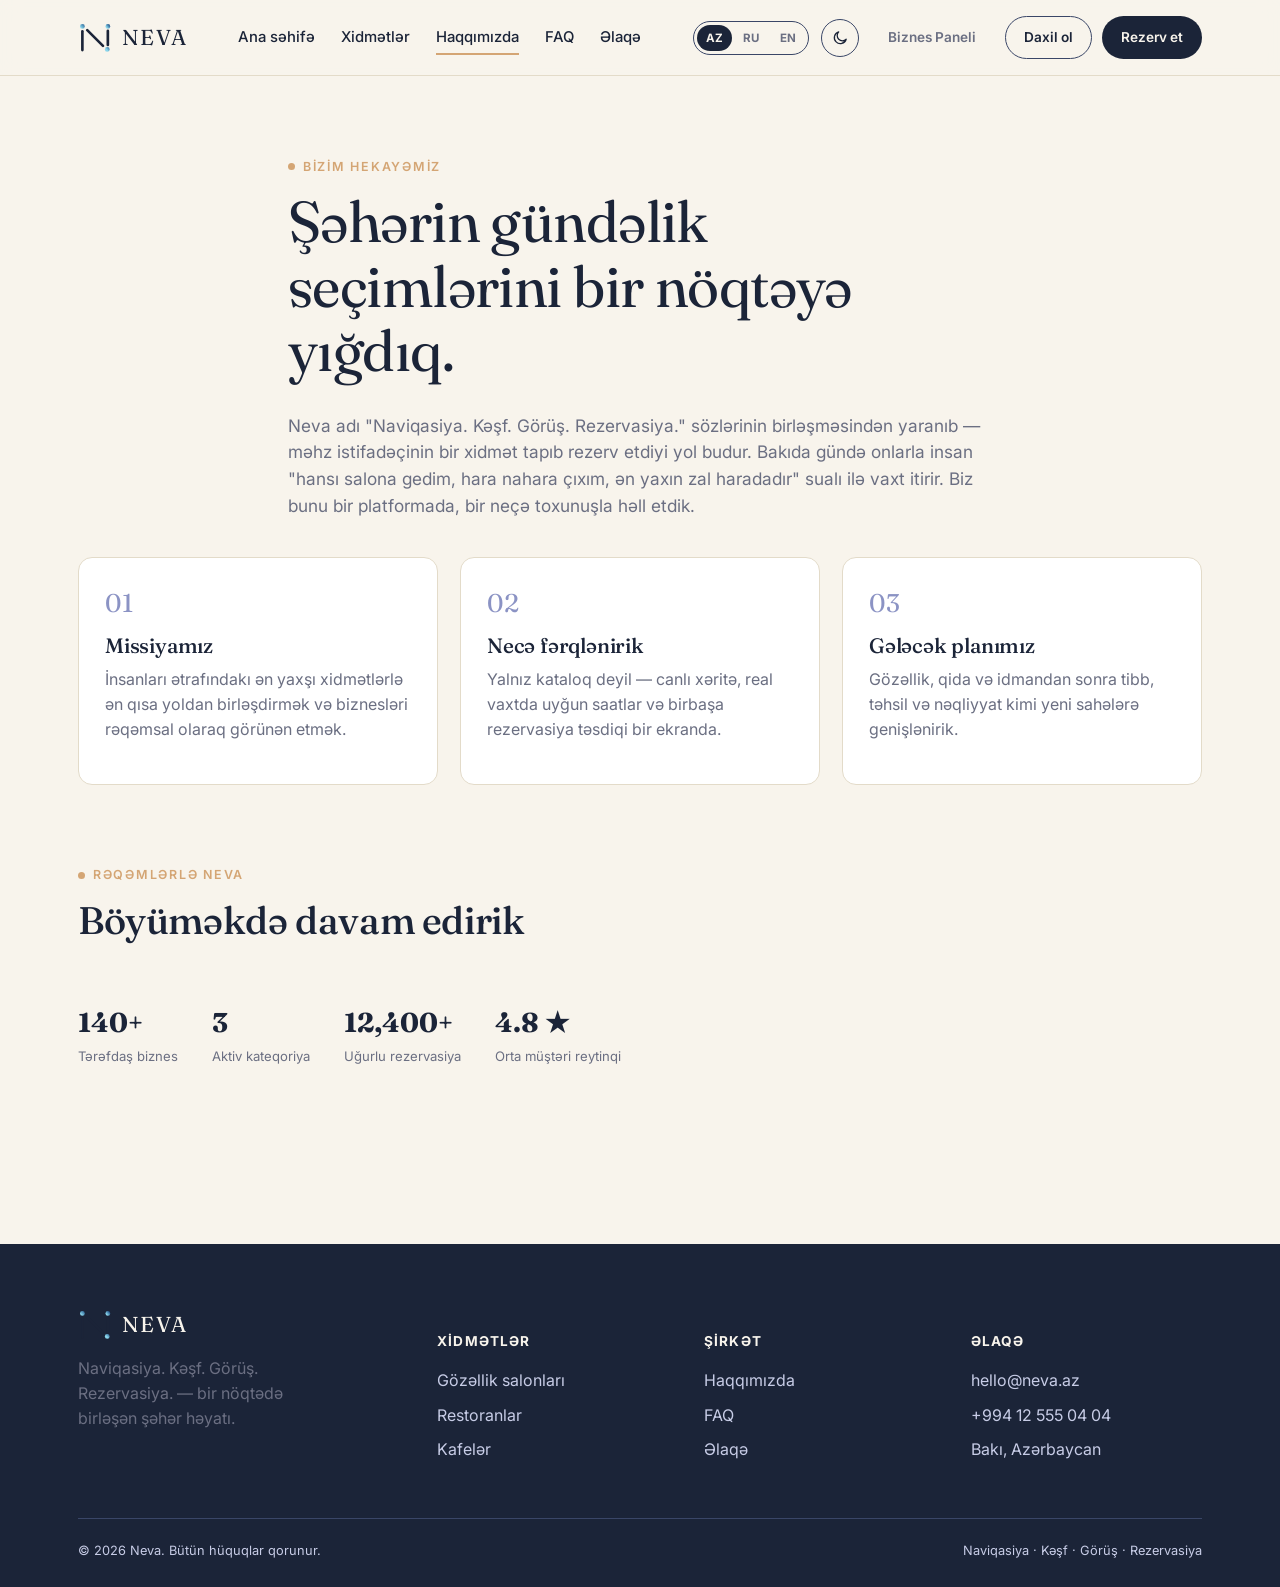
==== commit 6491fd68: "header" ====
--- a/about.html
+++ b/about.html
@@ -1,99 +1,91 @@
 <!DOCTYPE html>
 <html lang="az">
-
 <head>
-  <meta charset="UTF-8">
-  <meta name="viewport" content="width=device-width, initial-scale=1.0">
-  <title>Haqqımızda — Neva</title>
-  <link rel="icon" type="image/svg+xml" href="assets/favicon.svg">
-  <script>(function () { try { var t = localStorage.getItem('neva_theme'); if (!t) { t = window.matchMedia && window.matchMedia('(prefers-color-scheme: dark)').matches ? 'dark' : 'light'; } document.documentElement.setAttribute('data-theme', t); } catch (e) { } })();</script>
-  <link rel="stylesheet" href="css/style.css">
+<meta charset="UTF-8">
+<meta name="viewport" content="width=device-width, initial-scale=1.0">
+<title>Haqqımızda — Neva</title>
+<link rel="icon" type="image/svg+xml" href="assets/favicon.svg">
+<script>(function(){try{var t=localStorage.getItem('neva_theme');if(!t){t=window.matchMedia&&window.matchMedia('(prefers-color-scheme: dark)').matches?'dark':'light';}document.documentElement.setAttribute('data-theme',t);}catch(e){}})();</script>
+<link rel="stylesheet" href="css/style.css">
 </head>
-
 <body>
 
-  <header class="site-header">
-    <div class="nav">
-      <a href="index.html" class="logo">
-        <span class="logo-icon" data-neva-logo="34"></span>
-        <span class="logo-word">NEVA</span>
-      </a>
-      <nav class="nav-links">
-        <a href="index.html" data-i18n="nav.home">Ana səhifə</a>
-        <a href="services.html" data-i18n="nav.services">Xidmətlər</a>
-        <a href="about.html" data-i18n="nav.about">Haqqımızda</a>
-        <a href="faq.html" data-i18n="nav.faq">FAQ</a>
-        <a href="contact.html" data-i18n="nav.contact">Əlaqə</a>
-        <div class="nav-extra">
-          <a href="admin-login.html" data-i18n="nav.bizpanel">Biznes Paneli</a>
-          <a href="customer-login.html" class="js-login-link" data-i18n="nav.login">Daxil ol</a>
-          <div class="lang-switch lang-switch-mobile"></div>
-        </div>
-      </nav>
-      <div class="nav-cta">
-        <div class="lang-switch"></div>
-        <button class="theme-toggle" type="button" aria-label="Tema deyisdir" title="Tema deyisdir"></button>
-        <a href="admin-login.html" class="btn btn-ghost btn-sm" style="border-color:transparent;color:var(--ink-muted)"
-          data-i18n="nav.bizpanel">Biznes Paneli</a>
-        <a href="customer-login.html" id="nav-login-link" class="btn btn-ghost btn-sm" data-i18n="nav.login">Daxil
-          ol</a>
-        <a href="services.html" class="btn btn-primary btn-sm" data-i18n="nav.book">Rezerv et</a>
+<header class="site-header">
+  <div class="nav">
+    <a href="index.html" class="logo">
+      <span class="logo-icon" data-neva-logo="34"></span>
+      <span class="logo-word">NEVA</span>
+    </a>
+    <nav class="nav-links" id="primary-nav">
+      <a href="index.html" data-i18n="nav.home">Ana səhifə</a>
+      <a href="services.html" data-i18n="nav.services">Xidmətlər</a>
+      <a href="about.html" data-i18n="nav.about">Haqqımızda</a>
+      <a href="faq.html" data-i18n="nav.faq">FAQ</a>
+      <a href="contact.html" data-i18n="nav.contact">Əlaqə</a>
+      <div class="nav-extra">
+        <a href="admin-login.html" data-i18n="nav.bizpanel">Biznes Paneli</a>
+        <a href="customer-login.html" class="js-login-link" data-i18n="nav.login">Daxil ol</a>
+        <a href="services.html" class="btn btn-primary nav-book-mobile" data-i18n="nav.book">Rezerv et</a>
+        <div class="lang-switch lang-switch-mobile"></div>
       </div>
-      <button class="burger" aria-label="Menyu"><span></span><span></span><span></span></button>
+    </nav>
+    <div class="nav-cta">
+      <div class="lang-switch"></div>
+      <button class="theme-toggle" type="button" aria-label="Tema deyisdir" title="Tema deyisdir"></button>
+      <a href="admin-login.html" class="btn btn-ghost btn-sm" style="border-color:transparent;color:var(--ink-muted)" data-i18n="nav.bizpanel">Biznes Paneli</a>
+      <a href="customer-login.html" id="nav-login-link" class="btn btn-ghost btn-sm" data-i18n="nav.login">Daxil ol</a>
+      <a href="services.html" class="btn btn-primary btn-sm" data-i18n="nav.book">Rezerv et</a>
     </div>
-  </header>
+    <button class="burger" type="button" aria-label="Menyu" aria-expanded="false" aria-controls="primary-nav"><span></span><span></span><span></span></button>
+  </div>
+</header>
 
-  <section class="section" style="padding-bottom:20px">
-    <div class="container" style="max-width:760px">
-      <div class="eyebrow" data-i18n="about.eyebrow">Bizim hekayəmiz</div>
-      <h1 data-i18n="about.title">Şəhərin gündəlik seçimlərini bir nöqtəyə yığdıq.</h1>
-      <p style="font-size:1.08rem">Neva adı "Naviqasiya. Kəşf. Görüş. Rezervasiya." sözlərinin birləşməsindən yaranıb —
-        məhz istifadəçinin bir xidmət tapıb rezerv etdiyi yol budur. Bakıda gündə onlarla insan "hansı salona gedim,
-        hara nahara çıxım, ən yaxın zal haradadır" sualı ilə vaxt itirir. Biz bunu bir platformada, bir neçə toxunuşla
-        həll etdik.</p>
+<section class="section" style="padding-bottom:20px">
+  <div class="container" style="max-width:760px">
+    <div class="eyebrow" data-i18n="about.eyebrow">Bizim hekayəmiz</div>
+    <h1 data-i18n="about.title">Şəhərin gündəlik seçimlərini bir nöqtəyə yığdıq.</h1>
+    <p style="font-size:1.08rem">Neva adı "Naviqasiya. Kəşf. Görüş. Rezervasiya." sözlərinin birləşməsindən yaranıb — məhz istifadəçinin bir xidmət tapıb rezerv etdiyi yol budur. Bakıda gündə onlarla insan "hansı salona gedim, hara nahara çıxım, ən yaxın zal haradadır" sualı ilə vaxt itirir. Biz bunu bir platformada, bir neçə toxunuşla həll etdik.</p>
+  </div>
+</section>
+
+<section class="container">
+  <div class="value-grid">
+    <div class="value-card fade-up">
+      <div class="num">01</div>
+      <h3>Missiyamız</h3>
+      <p>İnsanları ətrafındakı ən yaxşı xidmətlərlə ən qısa yoldan birləşdirmək və biznesləri rəqəmsal olaraq görünən etmək.</p>
     </div>
-  </section>
+    <div class="value-card fade-up">
+      <div class="num">02</div>
+      <h3>Necə fərqlənirik</h3>
+      <p>Yalnız kataloq deyil — canlı xəritə, real vaxtda uyğun saatlar və birbaşa rezervasiya təsdiqi bir ekranda.</p>
+    </div>
+    <div class="value-card fade-up">
+      <div class="num">03</div>
+      <h3>Gələcək planımız</h3>
+      <p>Gözəllik, qida və idmandan sonra tibb, təhsil və nəqliyyat kimi yeni sahələrə genişlənirik.</p>
+    </div>
+  </div>
+</section>
 
-  <section class="container">
-    <div class="value-grid">
-      <div class="value-card fade-up">
-        <div class="num">01</div>
-        <h3>Missiyamız</h3>
-        <p>İnsanları ətrafındakı ən yaxşı xidmətlərlə ən qısa yoldan birləşdirmək və biznesləri rəqəmsal olaraq görünən
-          etmək.</p>
-      </div>
-      <div class="value-card fade-up">
-        <div class="num">02</div>
-        <h3>Necə fərqlənirik</h3>
-        <p>Yalnız kataloq deyil — canlı xəritə, real vaxtda uyğun saatlar və birbaşa rezervasiya təsdiqi bir ekranda.
-        </p>
-      </div>
-      <div class="value-card fade-up">
-        <div class="num">03</div>
-        <h3>Gələcək planımız</h3>
-        <p>Gözəllik, qida və idmandan sonra tibb, təhsil və nəqliyyat kimi yeni sahələrə genişlənirik.</p>
+<section class="section">
+  <div class="container">
+    <div class="section-head">
+      <div>
+        <div class="eyebrow" data-i18n="about.statsEyebrow">Rəqəmlərlə Neva</div>
+        <h2 class="mt-0" data-i18n="about.statsTitle">Böyüməkdə davam edirik</h2>
       </div>
     </div>
-  </section>
+    <div class="trust-row" style="margin-top:0">
+      <div class="stat"><b>140+</b><span data-i18n="about.stat1">Tərəfdaş biznes</span></div>
+      <div class="stat"><b>3</b><span data-i18n="about.stat2">Aktiv kateqoriya</span></div>
+      <div class="stat"><b>12,400+</b><span data-i18n="about.stat3">Uğurlu rezervasiya</span></div>
+      <div class="stat"><b>4.8 ★</b><span data-i18n="about.stat4">Orta müştəri reytinqi</span></div>
+    </div>
+  </div>
+</section>
 
-  <section class="section">
-    <div class="container">
-      <div class="section-head">
-        <div>
-          <div class="eyebrow" data-i18n="about.statsEyebrow">Rəqəmlərlə Neva</div>
-          <h2 class="mt-0" data-i18n="about.statsTitle">Böyüməkdə davam edirik</h2>
-        </div>
-      </div>
-      <!-- <div class="trust-row" style="margin-top:0">
-        <div class="stat"><b></b><span data-i18n="about.stat1">Tərəfdaş biznes</span></div>
-        <div class="stat"><b></b><span data-i18n="about.stat2">Aktiv kateqoriya</span></div>
-        <div class="stat"><b></b><span data-i18n="about.stat3">Uğurlu rezervasiya</span></div>
-        <div class="stat"><b></b><span data-i18n="about.stat4">Orta müştəri reytinqi</span></div>
-      </div> -->
-    </div>
-  </section>
-
-  <!-- <section class="section" style="padding-top:0">
+<!-- <section class="section" style="padding-top:0">
   <div class="container">
     <div class="section-head">
       <div>
@@ -126,7 +118,7 @@
   </div>
 </section> -->
 
-  <!-- <section class="container">
+<!-- <section class="container">
   <div class="cta-band fade-up">
     <div class="eyebrow" style="justify-content:center" data-i18n="about.joinEyebrow">Qoşul</div>
     <h2 data-i18n="about.joinTitle">Neva ailəsinin bir hissəsi ol</h2>
@@ -141,7 +133,7 @@
         <div>
           <div class="footer-logo">
             <a href="index.html" class="logo">
-              <!-- <span class="logo-icon" data-neva-logo="34"></span> -->
+              <span class="logo-icon" data-neva-logo="34"></span>
               <span class="logo-word">NEVA</span>
             </a>
           </div>
@@ -167,8 +159,8 @@
         <div>
           <h5 data-i18n="footer.contact">Əlaqə</h5>
           <ul>
-            <li>nevacompanyy@gmail.com</li>
-            <li></li>
+            <li>hello@neva.az</li>
+            <li>+994 12 555 04 04</li>
             <li>Bakı, Azərbaycan</li>
           </ul>
         </div>
@@ -180,11 +172,10 @@
     </div>
   </footer>
 
-  <script src="js/data.js"></script>
-  <script src="js/store.js"></script>
-  <script src="js/i18n.js"></script>
-  <script src="js/logo.js"></script>
-  <script src="js/main.js"></script>
+<script src="js/data.js"></script>
+<script src="js/store.js"></script>
+<script src="js/i18n.js"></script>
+<script src="js/logo.js"></script>
+<script src="js/main.js"></script>
 </body>
-
-</html>+</html>
--- a/css/style.css
+++ b/css/style.css
@@ -37,7 +37,6 @@
    brand reads identically in both modes.
    ============================================================ */
 [data-theme="dark"]{
-  --navy: #F8F4EC;
   --cream:#212B45;
   --cream-dark:#2B3654;
   --card-bg:#26314B;
@@ -101,9 +100,16 @@
 /* ---------- header ---------- */
 .site-header{
   position:sticky;top:0;z-index:100;
-  background:var(--header-bg);backdrop-filter:blur(10px);
   border-bottom:1px solid var(--line);
-  transition:background-color .25s ease,border-color .25s ease;
+  transition:border-color .25s ease;
+}
+/* blur pseudo-elementdədir: header-in özündə backdrop-filter
+   fixed menyunu header-in içinə "hapsedir" */
+.site-header::before{
+  content:"";position:absolute;inset:0;z-index:-1;
+  background:var(--header-bg);
+  -webkit-backdrop-filter:blur(10px);backdrop-filter:blur(10px);
+  transition:background-color .25s ease;
 }
 .nav{display:flex;align-items:center;justify-content:space-between;padding:16px 28px;max-width:var(--maxw);margin:0 auto;}
 .logo{display:flex;align-items:center;gap:10px;color:var(--ink);}
@@ -122,12 +128,29 @@
 .nav-cta{display:flex;gap:10px;align-items:center;}
 .theme-toggle{
   display:flex;align-items:center;justify-content:center;width:38px;height:38px;flex:0 0 auto;
-  border-radius:50%;border:1px solid var(--navy-soft);background:transparent;color:var(--navy);
+  border-radius:50%;border:1px solid var(--navy-soft);background:transparent;color:var(--ink);
   cursor:pointer;transition:.2s ease;
 }
 .theme-toggle:hover{background:var(--navy);color:var(--cream);border-color:var(--navy);}
-.burger{display:none;background:none;border:none;cursor:pointer;flex:0 0 auto;}
-.burger span{display:block;width:24px;height:2px;background:var(--ink);margin:5px 0;}
+.burger{
+  display:none;position:relative;width:44px;height:44px;margin-right:-8px;flex:0 0 auto;
+  background:none;border:none;border-radius:12px;cursor:pointer;color:var(--ink);
+  -webkit-tap-highlight-color:transparent;
+}
+.burger span{
+  position:absolute;left:11px;width:22px;height:2px;margin:0;border-radius:2px;background:currentColor;
+  transition:top .3s ease,transform .3s ease,opacity .2s ease;
+}
+.burger span:nth-child(1){top:14px;}
+.burger span:nth-child(2){top:21px;}
+.burger span:nth-child(3){top:28px;}
+/* açıq vəziyyət: 3 xətt X-ə çevrilir */
+.burger.is-open span:nth-child(1){top:21px;transform:rotate(45deg);}
+.burger.is-open span:nth-child(2){opacity:0;}
+.burger.is-open span:nth-child(3){top:21px;transform:rotate(-45deg);}
+.burger:focus-visible,.theme-toggle:focus-visible,.nav-links a:focus-visible,.nav-extra-btn:focus-visible{
+  outline:2px solid var(--gold);outline-offset:2px;border-radius:8px;
+}
 .nav-extra{display:none;}
 
 /* ---------- language switcher (AZ / RU / EN) ---------- */
@@ -153,21 +176,45 @@
    (5 links + business panel + login + book + theme + language) was
    tight enough to wrap awkwardly; 1060px gives it room to breathe. */
 @media(max-width:1060px){
+  .nav{padding:12px 20px;gap:8px;}
+  .nav-cta{margin-left:auto;}
+  .nav-cta .btn,.nav-cta .lang-switch{display:none;}  /* menyunun içinə keçir */
+  .burger{display:block;}
+
+  /* header-in altından tam ekran panel */
   .nav-links{
-    position:fixed;inset:72px 0 0 0;background:var(--cream);flex-direction:column;
-    align-items:flex-start;padding:32px;gap:22px;transform:translateY(-110%);transition:transform .3s ease;
-    z-index:90;overflow-y:auto;
+    position:fixed;top:var(--header-h,68px);left:0;right:0;bottom:0;z-index:90;
+    flex-direction:column;align-items:stretch;gap:0;
+    padding:8px 20px calc(28px + env(safe-area-inset-bottom,0px));
+    background:var(--cream);overflow-y:auto;overscroll-behavior:contain;
+    opacity:0;visibility:hidden;transform:translateY(-8px);
+    transition:opacity .25s ease,transform .25s ease,visibility 0s linear .25s;
   }
-  .nav-links.open{transform:translateY(0);}
-  .burger{display:block;}
-  .nav-cta .btn-ghost{display:none;}
-  .nav-cta .lang-switch{display:none;}
-  .nav-extra{
-    display:flex;flex-direction:column;gap:16px;margin-top:8px;padding-top:22px;
-    border-top:1px solid var(--line);width:100%;
+  .nav-links.open{opacity:1;visibility:visible;transform:none;transition-delay:0s;}
+
+  .nav-links > a{
+    display:flex;align-items:center;min-height:54px;padding:14px 4px;
+    font-size:1.08rem;font-weight:600;border-bottom:1px solid var(--line);
   }
-  .nav-extra a,.nav-extra .nav-extra-btn{font-size:.93rem;font-weight:600;color:var(--gold);}
-}
+  .nav-links a::after{display:none;}
+  .nav-links > a.active{color:var(--gold);}
+
+  .nav-extra{display:flex;flex-direction:column;gap:12px;margin-top:24px;width:100%;}
+  .nav-links .nav-extra a:not(.btn),.nav-links .nav-extra .nav-extra-btn{
+    display:flex;align-items:center;justify-content:center;min-height:48px;padding:12px 16px;
+    font-size:.98rem;font-weight:600;color:var(--ink);background:var(--card-bg);
+    border:1px solid var(--line);border-radius:12px;width:100%;text-align:center;
+  }
+  .nav-links .nav-extra a.btn-primary{
+    min-height:50px;padding:14px 20px;font-size:1rem;font-weight:600;color:var(--cream);
+  }
+  .lang-switch.lang-switch-mobile{justify-content:center;margin-top:10px;}
+}
+@media(prefers-reduced-motion:reduce){
+  .nav-links,.burger span{transition:none;}
+}
+/* menyu açıqdırsa arxa səhifə sürüşməsin */
+html.nav-open,html.nav-open body{overflow:hidden;}
 @media(min-width:1061px){
   .nav-cta .lang-switch{margin-right:2px;}
 }
@@ -269,9 +316,9 @@
 .filters-bar{display:flex;gap:10px;flex-wrap:wrap;margin-bottom:22px;}
 .filter-chip{
   padding:9px 16px;border-radius:999px;border:1px solid var(--line);background:var(--card-bg);
-  font-size:.85rem;font-weight:500;cursor:pointer;transition:.2s;color: var(--ink);
-}
-.filter-chip.active,.filter-chip:hover{background:var(--navy);color:var(--ink);border-color:var(--navy);}
+  font-size:.85rem;font-weight:500;cursor:pointer;transition:.2s;
+}
+.filter-chip.active,.filter-chip:hover{background:var(--navy);color:var(--cream);border-color:var(--navy);}
 #map{height:640px;border-radius:var(--radius);border:1px solid var(--line);position:sticky;top:96px;overflow:hidden;box-shadow:var(--shadow);}
 .biz-list{display:flex;flex-direction:column;gap:14px;}
 @media(max-width:980px){
@@ -358,18 +405,17 @@
 
 /* ---------- CTA band ---------- */
 .cta-band{background:var(--navy);border-radius:24px;padding:56px;text-align:center;position:relative;overflow:hidden;}
-.cta-band h2{color:#F8F4EC;}
+.cta-band h2{color:var(--cream);}
 .cta-band p{color:var(--lavender-soft);max-width:480px;margin:0 auto 26px;}
 
 /* ---------- footer ---------- */
 .site-footer{background:var(--navy);color:var(--lavender-soft);margin-top:100px;padding:64px 0 26px;}
 .footer-grid{display:grid;grid-template-columns:1.4fr 1fr 1fr 1fr;gap:36px;margin-bottom:46px;}
-.footer-grid h5{color:#F3F1E9;font-size:.85rem;letter-spacing:.08em;text-transform:uppercase;margin-bottom:16px;}
+.footer-grid h5{color:var(--cream);font-size:.85rem;letter-spacing:.08em;text-transform:uppercase;margin-bottom:16px;}
 .footer-grid ul li{margin-bottom:10px;}
 .footer-grid ul a:hover{color:var(--gold);}
 .footer-logo{display:flex;gap:10px;align-items:center;margin-bottom:14px;color:var(--cream);}
-.footer-logo .logo-word ,.footer-logo .logo-icon {color:#F3F1E9;}
-
+.footer-logo .logo-word{color:var(--cream);}
 .footer-bottom{border-top:1px solid var(--navy-soft);padding-top:22px;display:flex;justify-content:space-between;font-size:.8rem;flex-wrap:wrap;gap:10px;}
 @media(max-width:800px){.footer-grid{grid-template-columns:1fr 1fr;}}
 
@@ -489,7 +535,7 @@
   .cta-band{padding:36px 22px;}
   .search-panel{padding:18px;border-radius:16px;}
   .detail-hero .info{padding:24px;}
-  .login-card{padding:30px 24px; margin:30px 0 ;}
+  .login-card{padding:30px 24px;}
   .trust-row{gap:22px;}
   .hero-actions{gap:10px;}
   .hero-actions .btn{flex:1 1 auto;justify-content:center;}
@@ -497,7 +543,6 @@
 
 /* nav: don't let CTA buttons wrap awkwardly on very narrow phones */
 @media(max-width:400px){
-  .nav-cta .btn{padding:10px 14px;font-size:.82rem;}
   .logo-word{font-size:1.15rem;}
 }
 
@@ -536,7 +581,7 @@
 }
 
 /* business login/register tabs (admin-login.html, customer-login.html) */
-.login-wrap{min-height:100vh;min-height:100svh;display:flex;align-items:center;justify-content:center;padding:40px 20px;background:var(--navy-light);}
+.login-wrap{min-height:100vh;min-height:100svh;display:flex;align-items:center;justify-content:center;padding:40px 20px;background:var(--navy);}
 .login-card{width:100%;max-width:420px;background:var(--cream);border-radius:20px;padding:38px 34px;box-shadow:0 24px 60px -20px rgba(0,0,0,.5);}
 .login-card .logo{justify-content:center;margin-bottom:22px;color:var(--ink);}
 .tabs{display:flex;background:var(--cream-dark);border-radius:10px;padding:4px;margin-bottom:24px;}
@@ -544,7 +589,7 @@
   flex:1;padding:10px;border:none;background:none;border-radius:8px;font-weight:600;font-size:.88rem;
   color:var(--ink-muted);cursor:pointer;transition:.2s ease;
 }
-.tabs button.active{background:var(--navy-light);color:#F8F4EC;}
+.tabs button.active{background:var(--navy);color:var(--cream);}
 .login-field{margin-bottom:14px;}
 .login-field label{display:block;font-size:.82rem;font-weight:600;margin-bottom:6px;color:var(--ink);}
 .login-field input,.login-field select{
@@ -553,7 +598,7 @@
 }
 .login-error{background:#F6DEDE;color:#8A2E2E;font-size:.82rem;padding:10px 12px;border-radius:8px;margin-bottom:14px;display:none;}
 [data-theme="dark"] .login-error{background:#4A2323;color:#F4B8B8;}
-.demo-note{background:var(--cream-dark);color:var(--ink);font-size:.8rem;padding:12px 14px;border-radius:10px;margin:18px 0;line-height:1.5;}
+.demo-note{background:var(--cream-dark);color:var(--ink);font-size:.8rem;padding:12px 14px;border-radius:10px;margin-top:18px;line-height:1.5;}
 .login-switch{text-align:center;font-size:.85rem;color:var(--ink-muted);margin-top:16px;}
 .login-switch a{color:var(--gold);font-weight:600;}
 
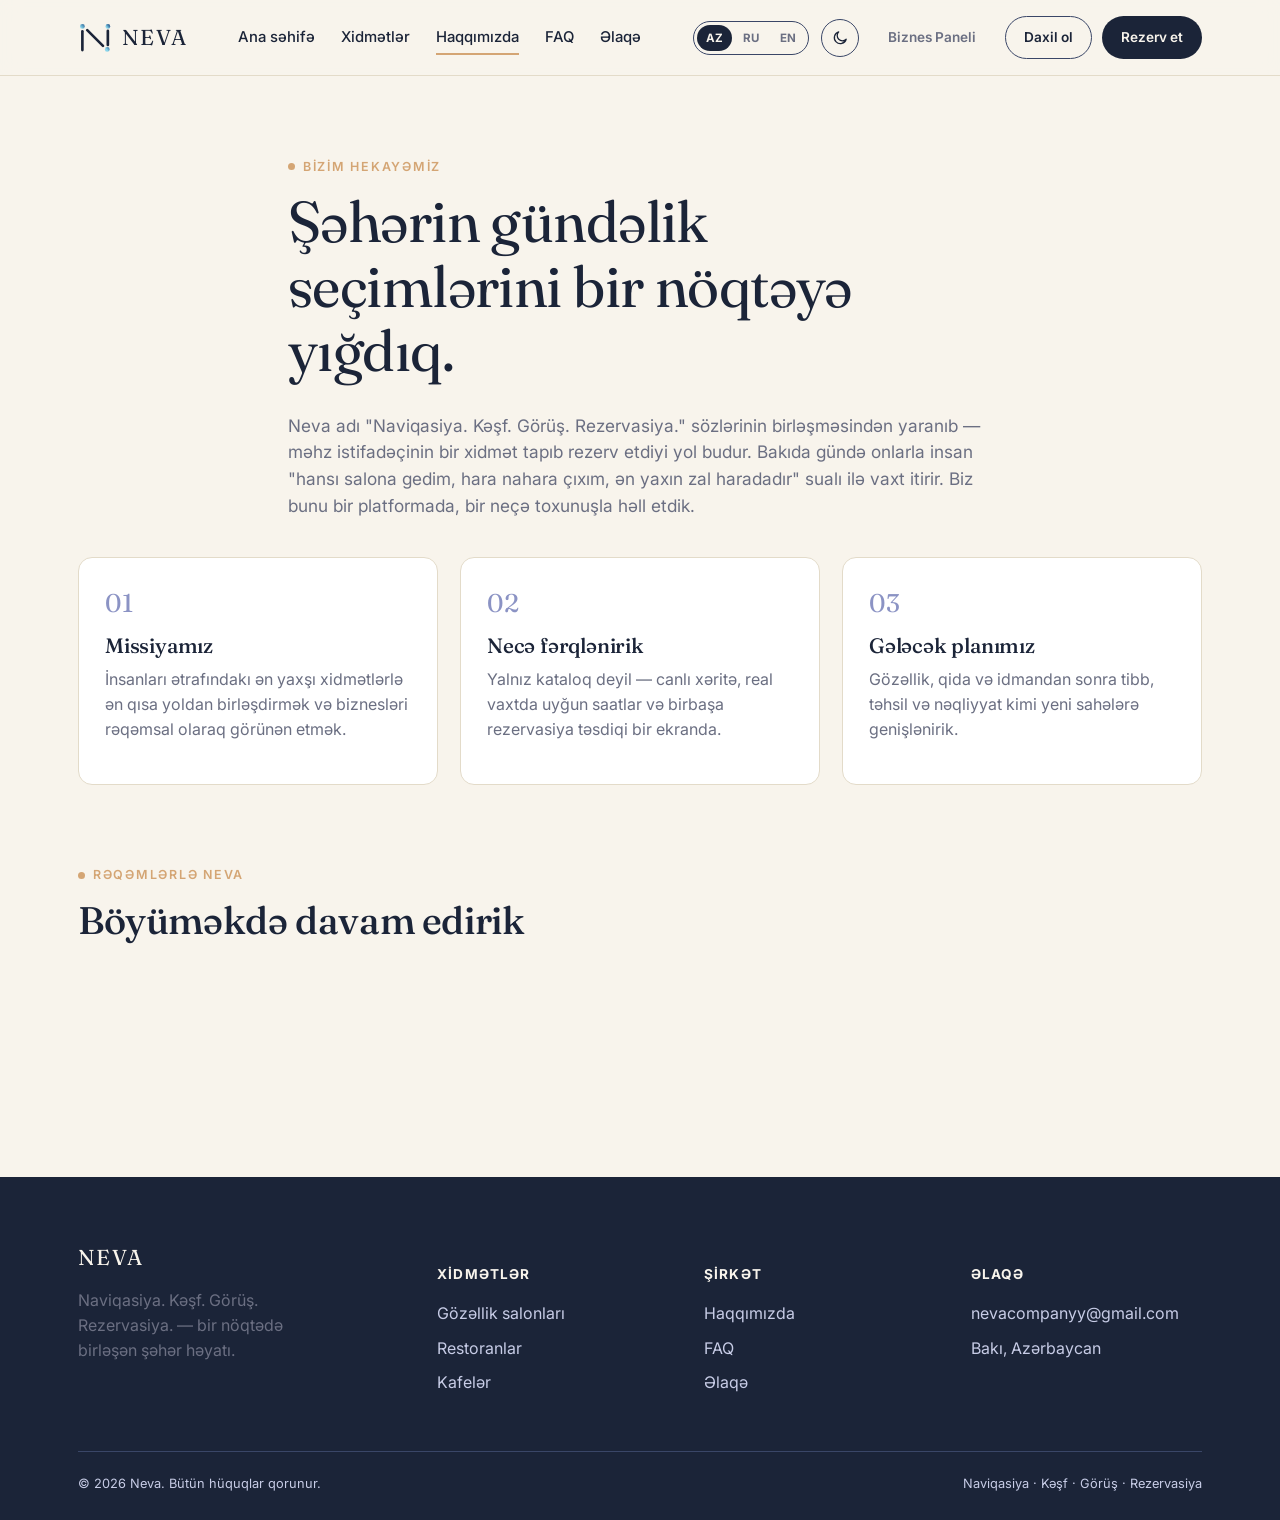
==== commit 6ea5eabc: "Merge branch 'main' of https://github.com/yolciyevazehra/neva" ====
--- a/about.html
+++ b/about.html
@@ -1,13 +1,15 @@
 <!DOCTYPE html>
 <html lang="az">
+
 <head>
-<meta charset="UTF-8">
-<meta name="viewport" content="width=device-width, initial-scale=1.0">
-<title>Haqqımızda — Neva</title>
-<link rel="icon" type="image/svg+xml" href="assets/favicon.svg">
-<script>(function(){try{var t=localStorage.getItem('neva_theme');if(!t){t=window.matchMedia&&window.matchMedia('(prefers-color-scheme: dark)').matches?'dark':'light';}document.documentElement.setAttribute('data-theme',t);}catch(e){}})();</script>
-<link rel="stylesheet" href="css/style.css">
+  <meta charset="UTF-8">
+  <meta name="viewport" content="width=device-width, initial-scale=1.0">
+  <title>Haqqımızda — Neva</title>
+  <link rel="icon" type="image/svg+xml" href="assets/favicon.svg">
+  <script>(function () { try { var t = localStorage.getItem('neva_theme'); if (!t) { t = window.matchMedia && window.matchMedia('(prefers-color-scheme: dark)').matches ? 'dark' : 'light'; } document.documentElement.setAttribute('data-theme', t); } catch (e) { } })();</script>
+  <link rel="stylesheet" href="css/style.css">
 </head>
+
 <body>
 
 <header class="site-header">
@@ -16,7 +18,7 @@
       <span class="logo-icon" data-neva-logo="34"></span>
       <span class="logo-word">NEVA</span>
     </a>
-    <nav class="nav-links" id="primary-nav">
+    <nav class="nav-links">
       <a href="index.html" data-i18n="nav.home">Ana səhifə</a>
       <a href="services.html" data-i18n="nav.services">Xidmətlər</a>
       <a href="about.html" data-i18n="nav.about">Haqqımızda</a>
@@ -25,7 +27,6 @@
       <div class="nav-extra">
         <a href="admin-login.html" data-i18n="nav.bizpanel">Biznes Paneli</a>
         <a href="customer-login.html" class="js-login-link" data-i18n="nav.login">Daxil ol</a>
-        <a href="services.html" class="btn btn-primary nav-book-mobile" data-i18n="nav.book">Rezerv et</a>
         <div class="lang-switch lang-switch-mobile"></div>
       </div>
     </nav>
@@ -36,56 +37,61 @@
       <a href="customer-login.html" id="nav-login-link" class="btn btn-ghost btn-sm" data-i18n="nav.login">Daxil ol</a>
       <a href="services.html" class="btn btn-primary btn-sm" data-i18n="nav.book">Rezerv et</a>
     </div>
-    <button class="burger" type="button" aria-label="Menyu" aria-expanded="false" aria-controls="primary-nav"><span></span><span></span><span></span></button>
+    <button class="burger" aria-label="Menyu"><span></span><span></span><span></span></button>
   </div>
 </header>
 
-<section class="section" style="padding-bottom:20px">
-  <div class="container" style="max-width:760px">
-    <div class="eyebrow" data-i18n="about.eyebrow">Bizim hekayəmiz</div>
-    <h1 data-i18n="about.title">Şəhərin gündəlik seçimlərini bir nöqtəyə yığdıq.</h1>
-    <p style="font-size:1.08rem">Neva adı "Naviqasiya. Kəşf. Görüş. Rezervasiya." sözlərinin birləşməsindən yaranıb — məhz istifadəçinin bir xidmət tapıb rezerv etdiyi yol budur. Bakıda gündə onlarla insan "hansı salona gedim, hara nahara çıxım, ən yaxın zal haradadır" sualı ilə vaxt itirir. Biz bunu bir platformada, bir neçə toxunuşla həll etdik.</p>
-  </div>
-</section>
+  <section class="section" style="padding-bottom:20px">
+    <div class="container" style="max-width:760px">
+      <div class="eyebrow" data-i18n="about.eyebrow">Bizim hekayəmiz</div>
+      <h1 data-i18n="about.title">Şəhərin gündəlik seçimlərini bir nöqtəyə yığdıq.</h1>
+      <p style="font-size:1.08rem">Neva adı "Naviqasiya. Kəşf. Görüş. Rezervasiya." sözlərinin birləşməsindən yaranıb —
+        məhz istifadəçinin bir xidmət tapıb rezerv etdiyi yol budur. Bakıda gündə onlarla insan "hansı salona gedim,
+        hara nahara çıxım, ən yaxın zal haradadır" sualı ilə vaxt itirir. Biz bunu bir platformada, bir neçə toxunuşla
+        həll etdik.</p>
+    </div>
+  </section>
 
-<section class="container">
-  <div class="value-grid">
-    <div class="value-card fade-up">
-      <div class="num">01</div>
-      <h3>Missiyamız</h3>
-      <p>İnsanları ətrafındakı ən yaxşı xidmətlərlə ən qısa yoldan birləşdirmək və biznesləri rəqəmsal olaraq görünən etmək.</p>
-    </div>
-    <div class="value-card fade-up">
-      <div class="num">02</div>
-      <h3>Necə fərqlənirik</h3>
-      <p>Yalnız kataloq deyil — canlı xəritə, real vaxtda uyğun saatlar və birbaşa rezervasiya təsdiqi bir ekranda.</p>
-    </div>
-    <div class="value-card fade-up">
-      <div class="num">03</div>
-      <h3>Gələcək planımız</h3>
-      <p>Gözəllik, qida və idmandan sonra tibb, təhsil və nəqliyyat kimi yeni sahələrə genişlənirik.</p>
-    </div>
-  </div>
-</section>
-
-<section class="section">
-  <div class="container">
-    <div class="section-head">
-      <div>
-        <div class="eyebrow" data-i18n="about.statsEyebrow">Rəqəmlərlə Neva</div>
-        <h2 class="mt-0" data-i18n="about.statsTitle">Böyüməkdə davam edirik</h2>
+  <section class="container">
+    <div class="value-grid">
+      <div class="value-card fade-up">
+        <div class="num">01</div>
+        <h3>Missiyamız</h3>
+        <p>İnsanları ətrafındakı ən yaxşı xidmətlərlə ən qısa yoldan birləşdirmək və biznesləri rəqəmsal olaraq görünən
+          etmək.</p>
+      </div>
+      <div class="value-card fade-up">
+        <div class="num">02</div>
+        <h3>Necə fərqlənirik</h3>
+        <p>Yalnız kataloq deyil — canlı xəritə, real vaxtda uyğun saatlar və birbaşa rezervasiya təsdiqi bir ekranda.
+        </p>
+      </div>
+      <div class="value-card fade-up">
+        <div class="num">03</div>
+        <h3>Gələcək planımız</h3>
+        <p>Gözəllik, qida və idmandan sonra tibb, təhsil və nəqliyyat kimi yeni sahələrə genişlənirik.</p>
       </div>
     </div>
-    <div class="trust-row" style="margin-top:0">
-      <div class="stat"><b>140+</b><span data-i18n="about.stat1">Tərəfdaş biznes</span></div>
-      <div class="stat"><b>3</b><span data-i18n="about.stat2">Aktiv kateqoriya</span></div>
-      <div class="stat"><b>12,400+</b><span data-i18n="about.stat3">Uğurlu rezervasiya</span></div>
-      <div class="stat"><b>4.8 ★</b><span data-i18n="about.stat4">Orta müştəri reytinqi</span></div>
+  </section>
+
+  <section class="section">
+    <div class="container">
+      <div class="section-head">
+        <div>
+          <div class="eyebrow" data-i18n="about.statsEyebrow">Rəqəmlərlə Neva</div>
+          <h2 class="mt-0" data-i18n="about.statsTitle">Böyüməkdə davam edirik</h2>
+        </div>
+      </div>
+      <!-- <div class="trust-row" style="margin-top:0">
+        <div class="stat"><b></b><span data-i18n="about.stat1">Tərəfdaş biznes</span></div>
+        <div class="stat"><b></b><span data-i18n="about.stat2">Aktiv kateqoriya</span></div>
+        <div class="stat"><b></b><span data-i18n="about.stat3">Uğurlu rezervasiya</span></div>
+        <div class="stat"><b></b><span data-i18n="about.stat4">Orta müştəri reytinqi</span></div>
+      </div> -->
     </div>
-  </div>
-</section>
+  </section>
 
-<!-- <section class="section" style="padding-top:0">
+  <!-- <section class="section" style="padding-top:0">
   <div class="container">
     <div class="section-head">
       <div>
@@ -118,7 +124,7 @@
   </div>
 </section> -->
 
-<!-- <section class="container">
+  <!-- <section class="container">
   <div class="cta-band fade-up">
     <div class="eyebrow" style="justify-content:center" data-i18n="about.joinEyebrow">Qoşul</div>
     <h2 data-i18n="about.joinTitle">Neva ailəsinin bir hissəsi ol</h2>
@@ -133,7 +139,7 @@
         <div>
           <div class="footer-logo">
             <a href="index.html" class="logo">
-              <span class="logo-icon" data-neva-logo="34"></span>
+              <!-- <span class="logo-icon" data-neva-logo="34"></span> -->
               <span class="logo-word">NEVA</span>
             </a>
           </div>
@@ -159,8 +165,8 @@
         <div>
           <h5 data-i18n="footer.contact">Əlaqə</h5>
           <ul>
-            <li>hello@neva.az</li>
-            <li>+994 12 555 04 04</li>
+            <li>nevacompanyy@gmail.com</li>
+            <li></li>
             <li>Bakı, Azərbaycan</li>
           </ul>
         </div>
@@ -172,10 +178,11 @@
     </div>
   </footer>
 
-<script src="js/data.js"></script>
-<script src="js/store.js"></script>
-<script src="js/i18n.js"></script>
-<script src="js/logo.js"></script>
-<script src="js/main.js"></script>
+  <script src="js/data.js"></script>
+  <script src="js/store.js"></script>
+  <script src="js/i18n.js"></script>
+  <script src="js/logo.js"></script>
+  <script src="js/main.js"></script>
 </body>
-</html>
+
+</html>
